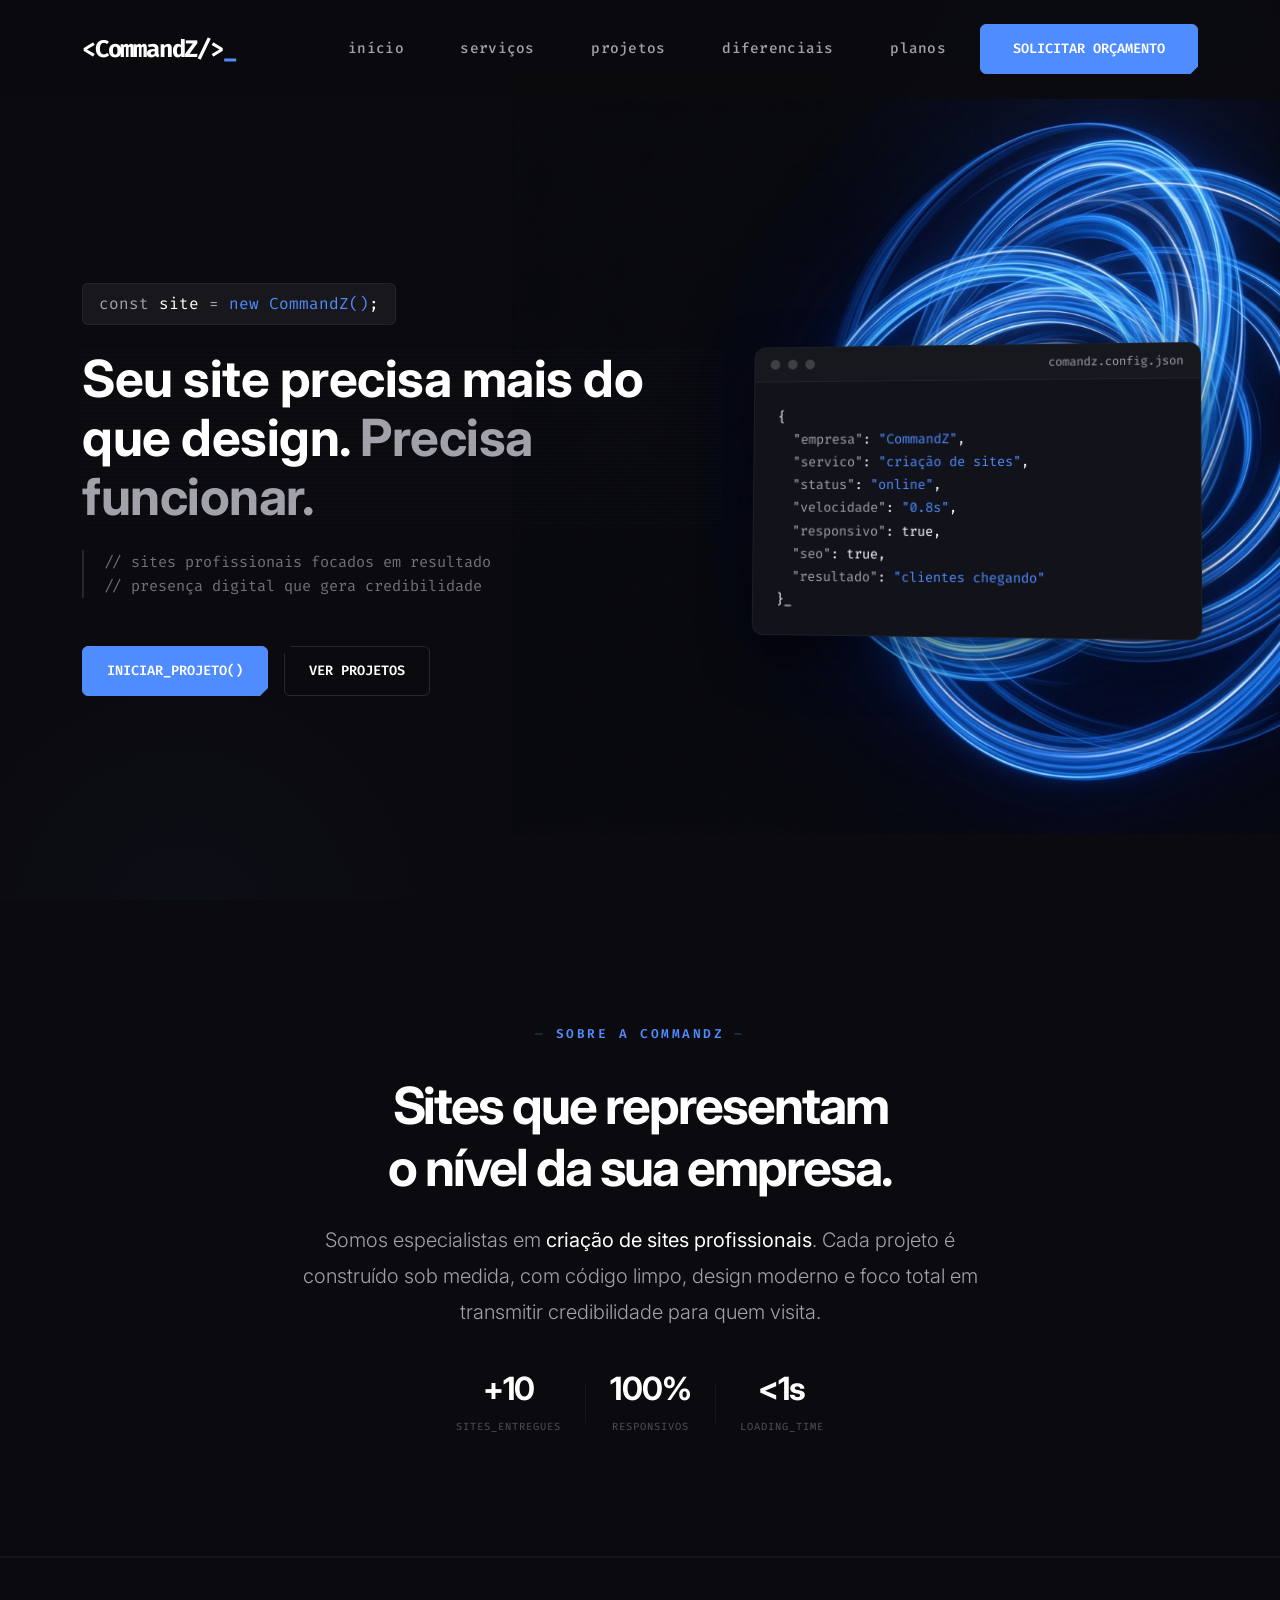
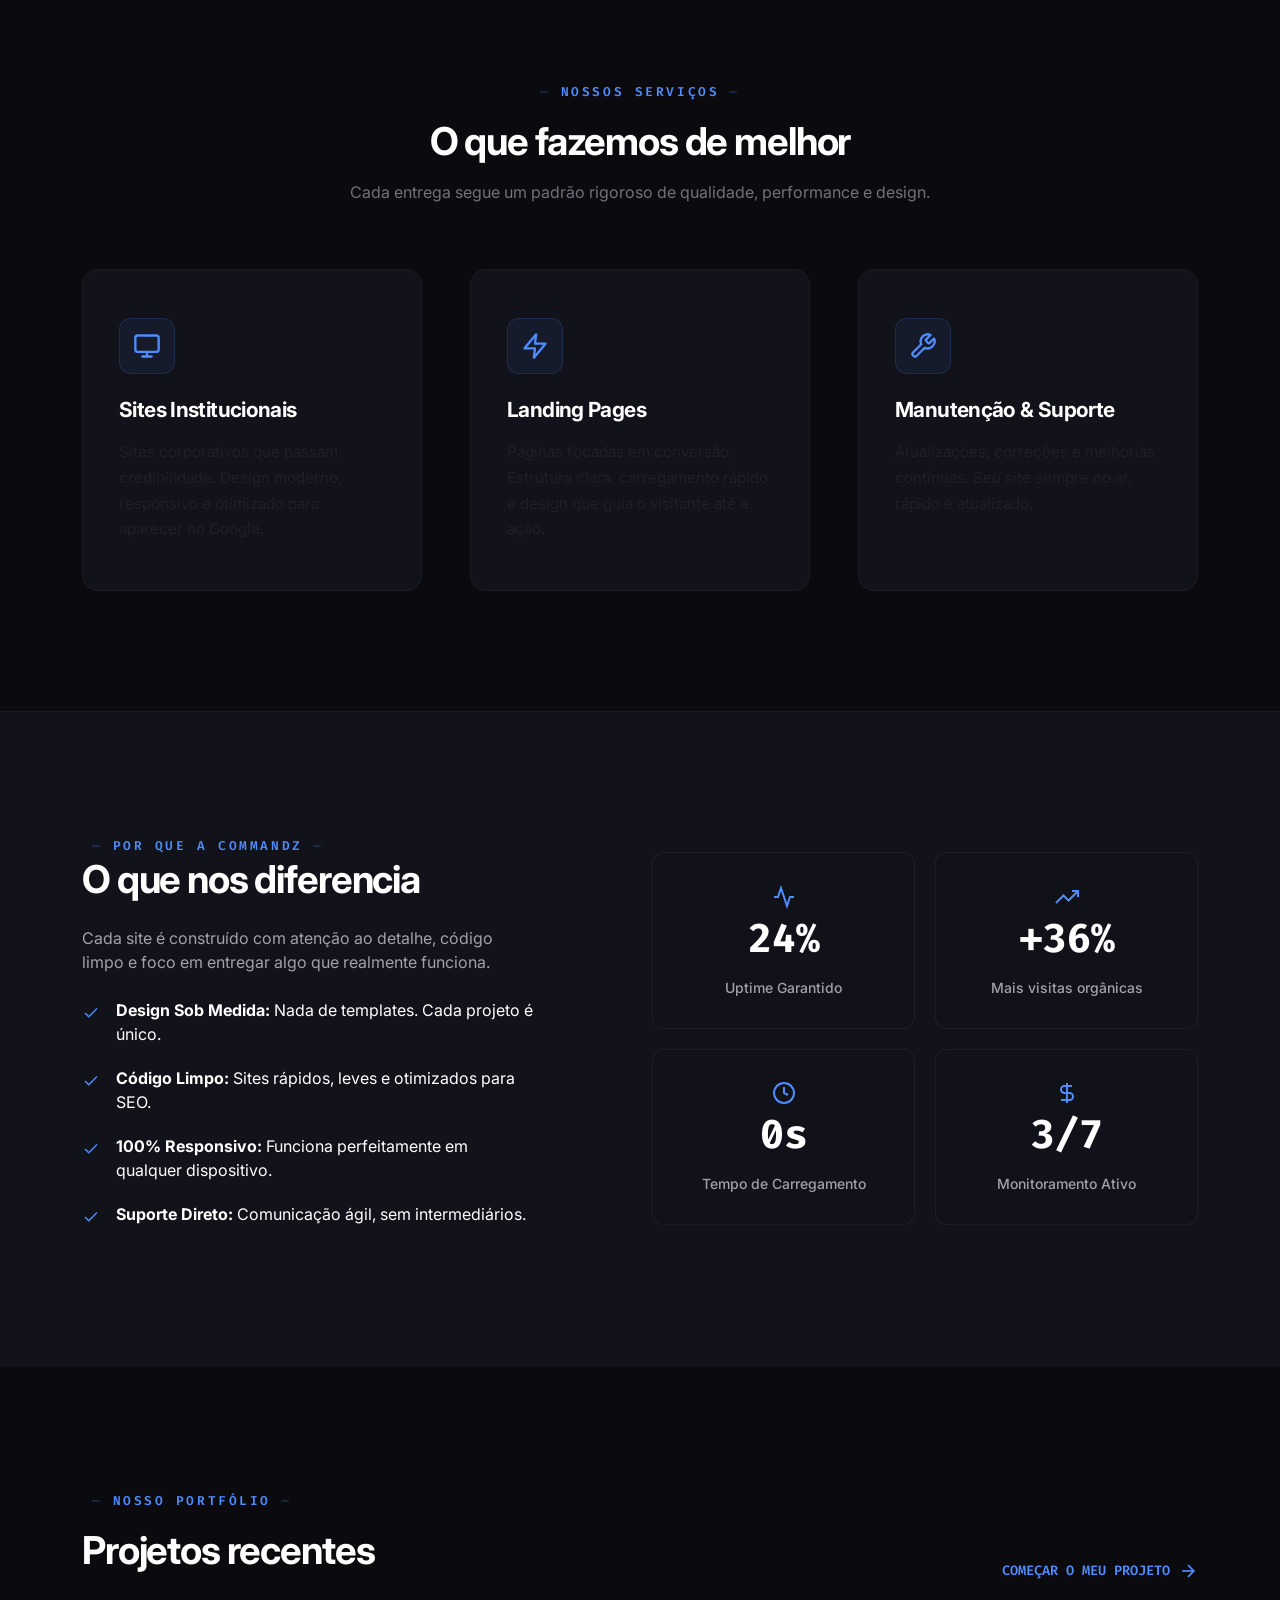
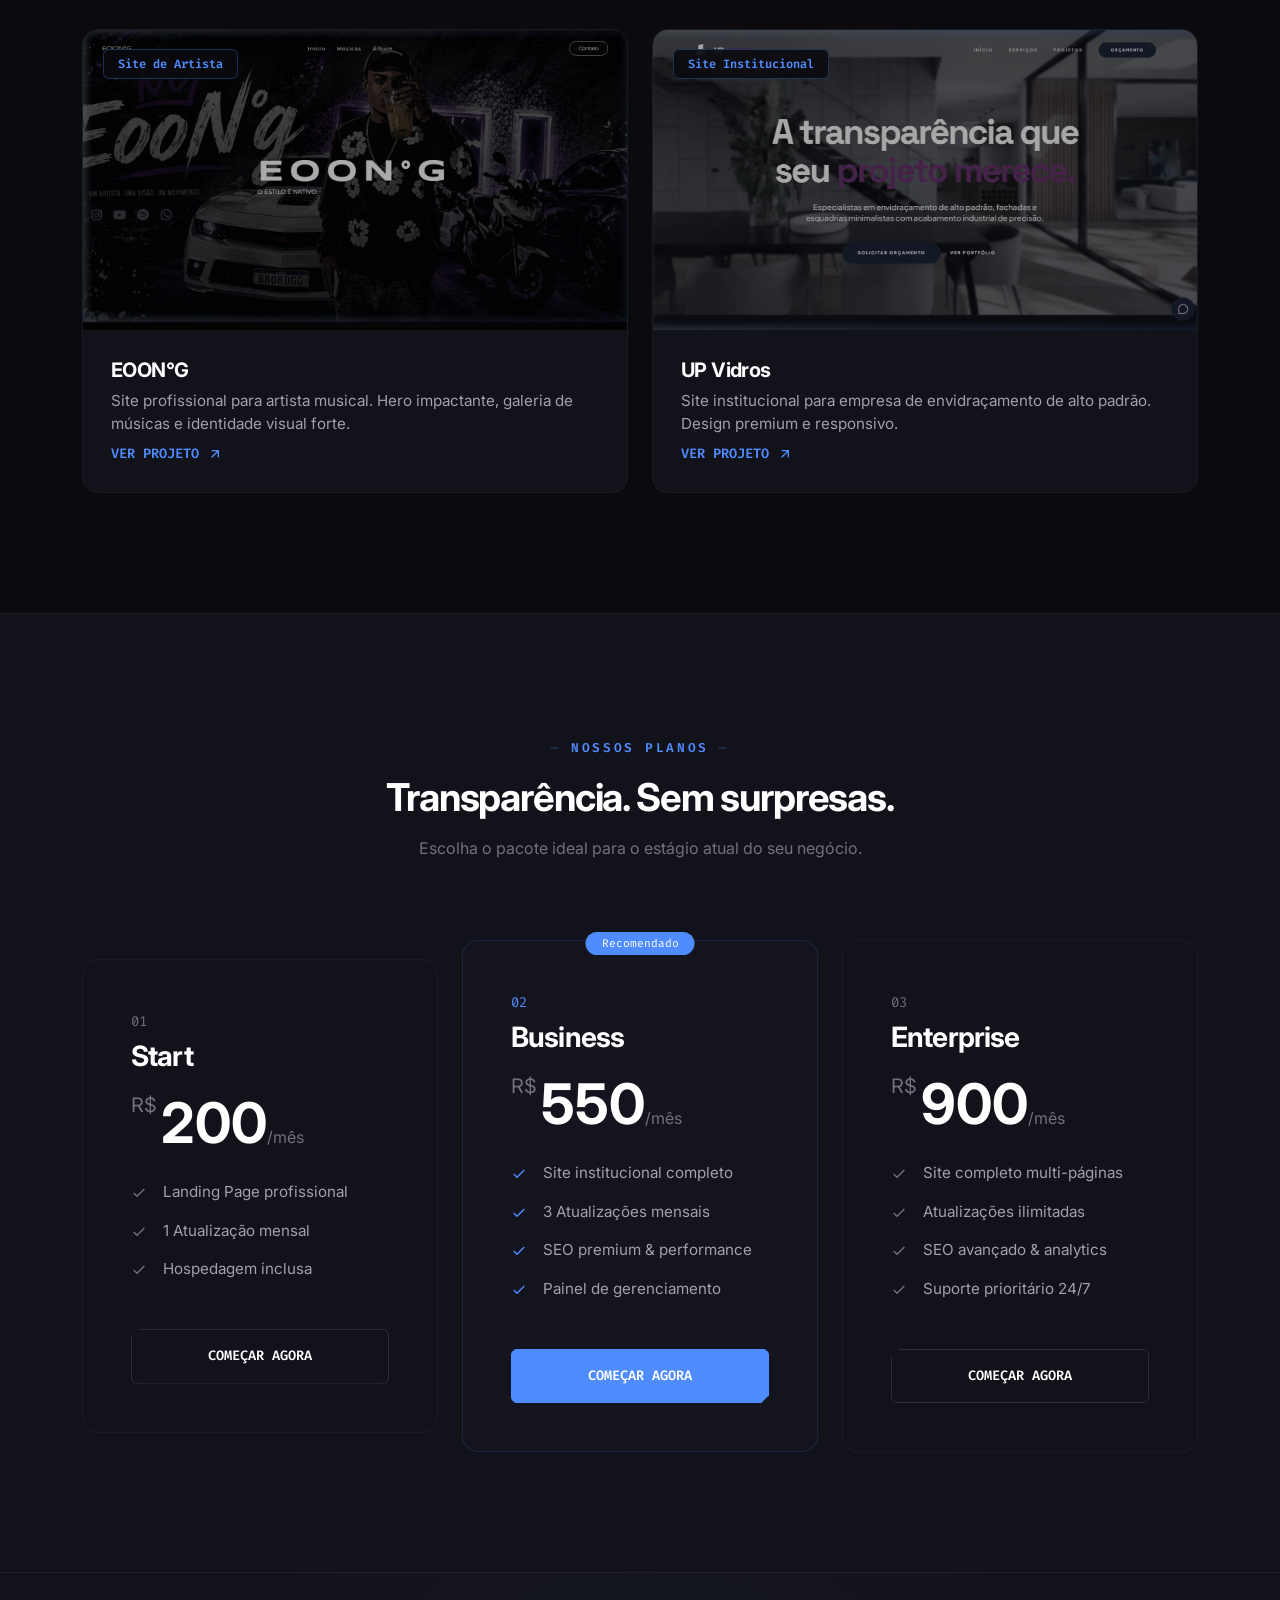
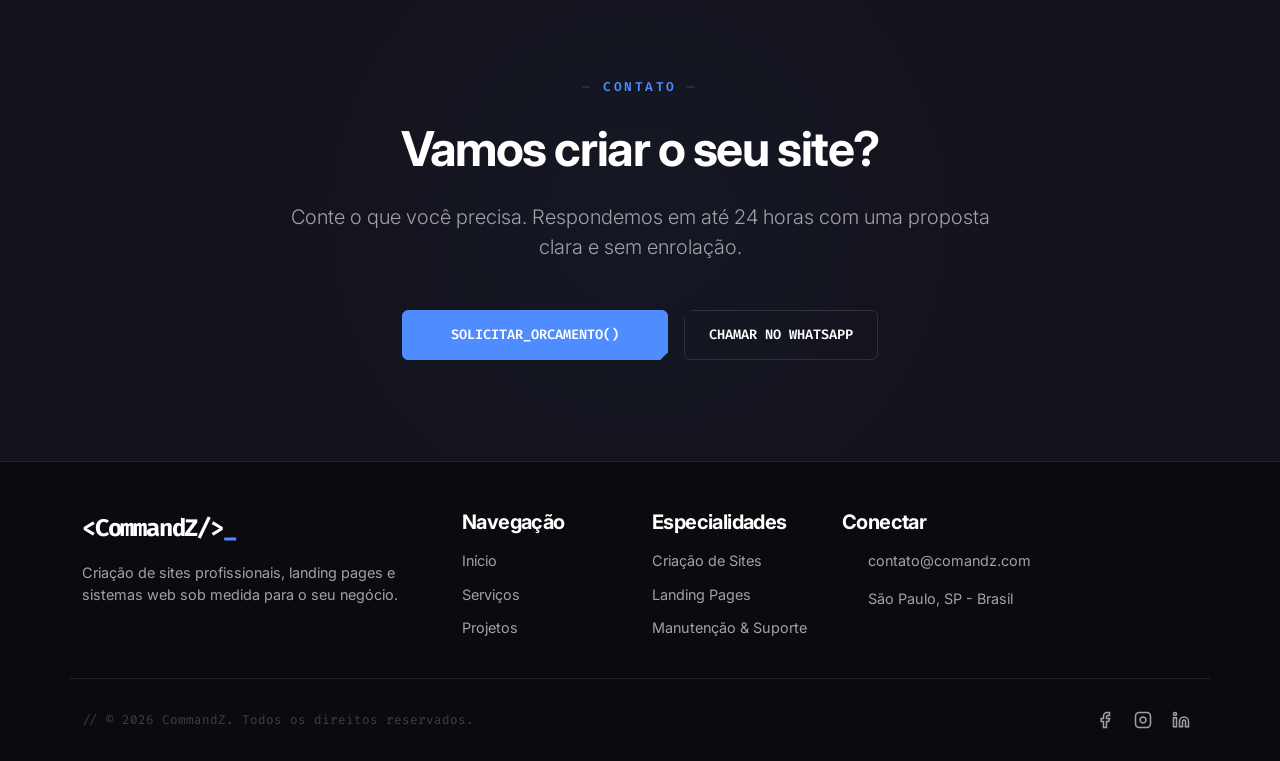
==== index.html @ f4d8fd52 "CommandZ - Site profissional clean tech" ====
<!DOCTYPE html>
<html lang="pt-BR">

<head>
    <meta charset="UTF-8">
    <meta name="viewport" content="width=device-width, initial-scale=1.0">
    <meta name="description" content="CommandZ — Criação de sites profissionais, landing pages e sistemas web sob medida.">
    <title>CommandZ | Sites Profissionais que Geram Resultados</title>

    <!-- Google Fonts: Inter & Fira Code -->
    <link rel="preconnect" href="https://fonts.googleapis.com">
    <link rel="preconnect" href="https://fonts.gstatic.com" crossorigin>
    <link
        href="https://fonts.googleapis.com/css2?family=Inter:wght@300;400;500;600;700;800&family=Fira+Code:wght@400;500;600;700&display=swap"
        rel="stylesheet">

    <!-- Bootstrap CSS -->
    <link href="https://cdn.jsdelivr.net/npm/bootstrap@5.3.2/dist/css/bootstrap.min.css" rel="stylesheet">

    <!-- Custom CSS -->
    <link rel="stylesheet" href="css/style.css">
</head>

<body class="bg-dark-tech">

    <!-- Navbar -->
    <nav class="navbar navbar-expand-lg fixed-top" id="mainNav">
        <div class="container">
            <a class="navbar-brand fw-bold font-mono" href="#">&lt;CommandZ/&gt;<span class="text-primary-accent blink">_</span></a>
            <button class="navbar-toggler" type="button" data-bs-toggle="collapse" data-bs-target="#navbarResponsive"
                aria-controls="navbarResponsive" aria-expanded="false" aria-label="Toggle navigation">
                <span class="navbar-toggler-icon"></span>
            </button>
            <div class="collapse navbar-collapse" id="navbarResponsive">
                <ul class="navbar-nav ms-auto mb-2 mb-lg-0 align-items-center">
                    <li class="nav-item">
                        <a class="nav-link nav-link-tech" href="#inicio">Início</a>
                    </li>
                    <li class="nav-item">
                        <a class="nav-link nav-link-tech" href="#servicos">Serviços</a>
                    </li>
                    <li class="nav-item">
                        <a class="nav-link nav-link-tech" href="#projetos">Projetos</a>
                    </li>
                    <li class="nav-item">
                        <a class="nav-link nav-link-tech" href="#diferenciais">Diferenciais</a>
                    </li>
                    <li class="nav-item">
                        <a class="nav-link nav-link-tech" href="#planos">Planos</a>
                    </li>
                    <li class="nav-item ms-lg-3 mt-3 mt-lg-0">
                        <a class="btn btn-primary-custom" href="#contato">Solicitar orçamento</a>
                    </li>
                </ul>
            </div>
        </div>
    </nav>

    <!-- Hero Section -->
    <header class="hero-section" id="inicio">
        <div class="container position-relative z-1 h-100">
            <div class="row h-100 align-items-center">
                <div class="col-lg-7 scroll-reveal fade-up">
                    <div class="tech-badge mb-4 font-mono d-inline-block px-3 py-2 border rounded" style="background: rgba(39,39,42,0.5); border-color: rgba(255,255,255,0.05) !important;">
                        <span style="color: #A1A1AA;">const</span> <span class="text-white">site</span> <span style="color: #A1A1AA;">=</span> <span style="color: #4F8CFF;">new CommandZ()</span>;
                    </div>
                    
                    <h1 class="hero-title fw-bold glitch-text" data-text="Seu site precisa mais do que design. Precisa funcionar." style="font-size: clamp(2.2rem, 4vw, 3.2rem); line-height: 1.15; letter-spacing: -0.5px;">
                        <span class="text-white">Seu site precisa mais do</span><br>
                        <span class="text-white">que design. </span><span style="color: #A1A1AA;">Precisa funcionar.</span>
                    </h1>
                    
                    <div class="mt-4 mb-4 font-mono" style="border-left: 2px solid #27272A; padding-left: 1.25rem;">
                        <span style="color: #71717A; font-size: 0.95rem;">// sites profissionais focados em resultado</span><br>
                        <span style="color: #71717A; font-size: 0.95rem;">// presença digital que gera credibilidade</span>
                    </div>
                    
                    <div class="d-flex flex-column flex-sm-row gap-3 mt-5">
                        <a href="#contato" class="btn btn-primary-custom btn-lg px-4 font-mono">
                            iniciar_projeto()
                        </a>
                        <a href="#projetos" class="btn btn-outline-custom btn-lg px-4">
                            Ver projetos
                        </a>
                    </div>
                </div>
                <div class="col-lg-5 d-none d-lg-block scroll-reveal zoom-in delay-2">
                    <div class="hero-visual floating-animation position-relative">
                        <div class="glass-card tech-panel p-0 overflow-hidden" style="border: 1px solid rgba(255,255,255,0.05); background: #12121A; box-shadow: 0 20px 50px rgba(0,0,0,0.5);">
                            <!-- Header do Editor -->
                            <div class="glass-header d-flex justify-content-between align-items-center px-3 py-2 m-0" style="background: rgba(255,255,255,0.02); border-bottom: 1px solid rgba(255,255,255,0.05);">
                                <div class="dots d-flex gap-2">
                                    <span class="dot" style="background: #3F3F46; width:10px; height:10px;"></span>
                                    <span class="dot" style="background: #3F3F46; width:10px; height:10px;"></span>
                                    <span class="dot" style="background: #3F3F46; width:10px; height:10px;"></span>
                                </div>
                                <div class="tech-status font-mono text-gray small" style="font-size: 0.75rem; color: #A1A1AA;">comandz.config.json</div>
                            </div>
                            <!-- Corpo do Editor -->
                            <div class="glass-body p-4 font-mono text-start" style="font-size: 0.85rem; line-height: 1.7;">
                                <span style="color: #FFFFFF;">{</span><br>
                                &nbsp;&nbsp;<span style="color: #A1A1AA;">"empresa"</span><span style="color: #FFFFFF;">: </span><span style="color: #4F8CFF;">"CommandZ"</span><span style="color: #FFFFFF;">,</span><br>
                                &nbsp;&nbsp;<span style="color: #A1A1AA;">"servico"</span><span style="color: #FFFFFF;">: </span><span style="color: #4F8CFF;">"criação de sites"</span><span style="color: #FFFFFF;">,</span><br>
                                &nbsp;&nbsp;<span style="color: #A1A1AA;">"status"</span><span style="color: #FFFFFF;">: </span><span style="color: #4F8CFF;">"online"</span><span style="color: #FFFFFF;">,</span><br>
                                &nbsp;&nbsp;<span style="color: #A1A1AA;">"velocidade"</span><span style="color: #FFFFFF;">: </span><span style="color: #4F8CFF;">"0.8s"</span><span style="color: #FFFFFF;">,</span><br>
                                &nbsp;&nbsp;<span style="color: #A1A1AA;">"responsivo"</span><span style="color: #FFFFFF;">: </span><span style="color: #FFFFFF;">true</span><span style="color: #FFFFFF;">,</span><br>
                                &nbsp;&nbsp;<span style="color: #A1A1AA;">"seo"</span><span style="color: #FFFFFF;">: </span><span style="color: #FFFFFF;">true</span><span style="color: #FFFFFF;">,</span><br>
                                &nbsp;&nbsp;<span style="color: #A1A1AA;">"resultado"</span><span style="color: #FFFFFF;">: </span><span style="color: #4F8CFF;">"clientes chegando"</span><br>
                                <span style="color: #FFFFFF;">}</span><span class="blink">_</span>
                            </div>
                        </div>
                    </div>
                </div>
            </div>
        </div>
    </header>

    <!-- Sobre Section -->
    <section class="section-padding sobre-section position-relative" id="sobre" style="background-color: var(--color-bg);">
        <div class="container position-relative z-1">
            <div class="row justify-content-center text-center">
                <div class="col-lg-10 fade-in-up">
                    <span class="subtitle-tag tech-tag mb-4 d-inline-block">Sobre a CommandZ</span>
                    
                    <h2 class="sobre-headline fw-bold mt-2 mb-4" style="color: #FFFFFF; font-size: clamp(2.2rem, 4vw, 3.5rem);">
                        Sites que representam<br class="d-none d-md-block">
                        o nível da sua empresa.
                    </h2>
                    
                    <p class="sobre-description lead mx-auto mt-4 max-w-700" style="color: #A1A1AA; line-height: 1.8;">
                        Somos especialistas em <strong class="text-white">criação de sites profissionais</strong>. Cada projeto é construído sob medida, com código limpo, design moderno e foco total em transmitir credibilidade para quem visita.
                    </p>

                    <!-- Metrics -->
                    <div class="d-flex justify-content-center align-items-center gap-4 mt-4 pt-3">
                        <div class="text-center">
                            <h3 class="fs-2 fw-bold text-white mb-1">+10</h3>
                            <span class="font-mono" style="color: #52525B; letter-spacing: 0.1em; font-size: 0.65rem;">SITES_ENTREGUES</span>
                        </div>
                        <div style="width: 1px; height: 40px; background: rgba(255,255,255,0.05);"></div>
                        <div class="text-center">
                            <h3 class="fs-2 fw-bold text-white mb-1">100%</h3>
                            <span class="font-mono" style="color: #52525B; letter-spacing: 0.1em; font-size: 0.65rem;">RESPONSIVOS</span>
                        </div>
                        <div style="width: 1px; height: 40px; background: rgba(255,255,255,0.05);"></div>
                        <div class="text-center">
                            <h3 class="fs-2 fw-bold text-white mb-1">&lt;1s</h3>
                            <span class="font-mono" style="color: #52525B; letter-spacing: 0.1em; font-size: 0.65rem;">LOADING_TIME</span>
                        </div>
                    </div>
                </div>
            </div>
        </div>
    </section>

    <!-- Serviços Section -->
    <section class="section-padding" id="servicos" style="background-color: var(--color-bg); border-top: 1px solid rgba(255,255,255,0.04);">
        <div class="container">
            <div class="row mb-5 justify-content-center text-center scroll-reveal fade-up">
                <div class="col-lg-8">
                    <span class="subtitle-tag tech-tag">Nossos Serviços</span>
                    <h2 class="section-title mt-3 fw-bold">O que fazemos de melhor</h2>
                    <p class="mt-3" style="color: #71717A;">Cada entrega segue um padrão rigoroso de qualidade, performance e design.</p>
                </div>
            </div>
            <div class="row g-4 g-lg-5">
                <div class="col-md-4 scroll-reveal fade-up delay-1">
                    <div class="service-card tech-hover">
                        <div class="icon-wrapper tech-icon">
                            <svg width="28" height="28" viewBox="0 0 24 24" fill="none" stroke="currentColor"
                                stroke-width="2" stroke-linecap="round" stroke-linejoin="round">
                                <rect x="2" y="3" width="20" height="14" rx="2" ry="2"></rect>
                                <line x1="8" y1="21" x2="16" y2="21"></line>
                                <line x1="12" y1="17" x2="12" y2="21"></line>
                            </svg>
                        </div>
                        <h3 class="fw-bold">Sites Institucionais</h3>
                        <p class="text-muted">Sites corporativos que passam credibilidade. Design moderno, responsivo e otimizado para aparecer no Google.</p>
                        <div class="tech-card-border"></div>
                    </div>
                </div>
                <div class="col-md-4 scroll-reveal fade-up delay-2">
                    <div class="service-card tech-hover">
                        <div class="icon-wrapper tech-icon">
                            <svg width="28" height="28" viewBox="0 0 24 24" fill="none" stroke="currentColor"
                                stroke-width="2" stroke-linecap="round" stroke-linejoin="round">
                                <path d="M13 2L3 14h9l-1 8 10-12h-9l1-8z"></path>
                            </svg>
                        </div>
                        <h3 class="fw-bold">Landing Pages</h3>
                        <p class="text-muted">Páginas focadas em conversão. Estrutura clara, carregamento rápido e design que guia o visitante até a ação.</p>
                        <div class="tech-card-border"></div>
                    </div>
                </div>
                <div class="col-md-4 scroll-reveal fade-up delay-3">
                    <div class="service-card tech-hover">
                        <div class="icon-wrapper tech-icon">
                            <svg width="28" height="28" viewBox="0 0 24 24" fill="none" stroke="currentColor"
                                stroke-width="2" stroke-linecap="round" stroke-linejoin="round">
                                <path d="M14.7 6.3a1 1 0 0 0 0 1.4l1.6 1.6a1 1 0 0 0 1.4 0l3.77-3.77a6 6 0 0 1-7.94 7.94l-6.91 6.91a2.12 2.12 0 0 1-3-3l6.91-6.91a6 6 0 0 1 7.94-7.94l-3.76 3.76z"></path>
                            </svg>
                        </div>
                        <h3 class="fw-bold">Manutenção & Suporte</h3>
                        <p class="text-muted">Atualizações, correções e melhorias contínuas. Seu site sempre no ar, rápido e atualizado.</p>
                        <div class="tech-card-border"></div>
                    </div>
                </div>
            </div>
        </div>
    </section>

    <!-- Diferenciais Section -->
    <section class="section-padding text-white position-relative" id="diferenciais" style="background-color: var(--color-surface); border-top: 1px solid rgba(255,255,255,0.04);">
        <div class="container position-relative z-1">
            <div class="row align-items-center">
                <div class="col-lg-5 mb-5 mb-lg-0 scroll-reveal fade-right">
                    <span class="subtitle-tag tech-tag mb-2">Por que a CommandZ</span>
                    <h2 class="section-title text-white fw-bold">O que nos diferencia</h2>
                    <p class="text-gray mt-4 mb-4" style="color: #A1A1AA !important;">Cada site é construído com atenção ao detalhe, código limpo e foco em entregar algo que realmente funciona.</p>
                    <ul class="list-unstyled feature-list tech-list">
                        <li>
                            <div class="list-icon-tech">
                                <svg width="18" height="18" viewBox="0 0 24 24" fill="none" stroke="currentColor"
                                    stroke-width="2">
                                    <polyline points="20 6 9 17 4 12"></polyline>
                                </svg>
                            </div>
                            <span><strong>Design Sob Medida:</strong> Nada de templates. Cada projeto é único.</span>
                        </li>
                        <li>
                            <div class="list-icon-tech">
                                <svg width="18" height="18" viewBox="0 0 24 24" fill="none" stroke="currentColor"
                                    stroke-width="2">
                                    <polyline points="20 6 9 17 4 12"></polyline>
                                </svg>
                            </div>
                            <span><strong>Código Limpo:</strong> Sites rápidos, leves e otimizados para SEO.</span>
                        </li>
                        <li>
                            <div class="list-icon-tech">
                                <svg width="18" height="18" viewBox="0 0 24 24" fill="none" stroke="currentColor"
                                    stroke-width="2">
                                    <polyline points="20 6 9 17 4 12"></polyline>
                                </svg>
                            </div>
                            <span><strong>100% Responsivo:</strong> Funciona perfeitamente em qualquer dispositivo.</span>
                        </li>
                        <li>
                            <div class="list-icon-tech">
                                <svg width="18" height="18" viewBox="0 0 24 24" fill="none" stroke="currentColor"
                                    stroke-width="2">
                                    <polyline points="20 6 9 17 4 12"></polyline>
                                </svg>
                            </div>
                            <span><strong>Suporte Direto:</strong> Comunicação ágil, sem intermediários.</span>
                        </li>
                    </ul>
                </div>
                <div class="col-lg-6 offset-lg-1 scroll-reveal fade-left delay-1">
                    <div class="metrics-grid">
                        <div class="metric-card glass-tech">
                            <div class="metric-icon"><svg width="24" height="24" viewBox="0 0 24 24" fill="none"
                                    stroke="var(--color-primary-accent)" stroke-width="2">
                                    <path d="M22 12h-4l-3 9L9 3l-3 9H2"></path>
                                </svg></div>
                            <div class="metric-value text-white counter" data-target="99">99%</div>
                            <div class="metric-label" style="color: #A1A1AA;">Uptime Garantido</div>
                        </div>
                        <div class="metric-card glass-tech">
                            <div class="metric-icon"><svg width="24" height="24" viewBox="0 0 24 24" fill="none"
                                    stroke="var(--color-primary-accent)" stroke-width="2">
                                    <polyline points="23 6 13.5 15.5 8.5 10.5 1 18"></polyline>
                                    <polyline points="17 6 23 6 23 12"></polyline>
                                </svg></div>
                            <div class="metric-value text-white">+<span class="counter" data-target="150">150</span>%
                            </div>
                            <div class="metric-label" style="color: #A1A1AA;">Mais visitas orgânicas</div>
                        </div>
                        <div class="metric-card glass-tech">
                            <div class="metric-icon"><svg width="24" height="24" viewBox="0 0 24 24" fill="none"
                                    stroke="var(--color-primary-accent)" stroke-width="2">
                                    <circle cx="12" cy="12" r="10"></circle>
                                    <polyline points="12 6 12 12 16 14"></polyline>
                                </svg></div>
                            <div class="metric-value text-white">
                                < 1s</div>
                                    <div class="metric-label" style="color: #A1A1AA;">Tempo de Carregamento</div>
                            </div>
                            <div class="metric-card glass-tech">
                                <div class="metric-icon"><svg width="24" height="24" viewBox="0 0 24 24" fill="none"
                                        stroke="var(--color-primary-accent)" stroke-width="2">
                                        <path d="M12 2v20M17 5H9.5a3.5 3.5 0 0 0 0 7h5a3.5 3.5 0 0 1 0 7H6"></path>
                                    </svg></div>
                                <div class="metric-value text-white">24/7</div>
                                <div class="metric-label" style="color: #A1A1AA;">Monitoramento Ativo</div>
                            </div>
                        </div>
                    </div>
                </div>
            </div>
    </section>

    <!-- Projetos / Portfólio Section -->
    <section class="section-padding" id="projetos" style="background-color: var(--color-bg); border-top: 1px solid rgba(255,255,255,0.04);">
        <div class="container">
            <div class="row mb-5 align-items-end">
                <div class="col-lg-6 scroll-reveal fade-right">
                    <span class="subtitle-tag tech-tag">Nosso Portfólio</span>
                    <h2 class="section-title mt-3 fw-bold">Projetos <span class="text-white">recentes</span></h2>
                </div>
                <div class="col-lg-6 d-flex justify-content-lg-end mt-3 mt-lg-0 scroll-reveal fade-left">
                    <a href="#contato" class="link-arrow tech-link">Começar o meu projeto <svg width="20" height="20"
                            viewBox="0 0 24 24" fill="none" stroke="currentColor" stroke-width="2">
                            <line x1="5" y1="12" x2="19" y2="12"></line>
                            <polyline points="12 5 19 12 12 19"></polyline>
                        </svg></a>
                </div>
            </div>
            <div class="row g-4">
                <div class="col-md-6 scroll-reveal fade-up delay-1">
                    <div class="project-card tech-project">
                        <div class="project-image scroll-mockup">
                            <img src="img/projeto-eong.png" alt="EOON°G - Site de Artista" loading="lazy">
                            <div class="project-overlay tech-overlay">
                                <span class="badge-custom badge-tech">Site de Artista</span>
                            </div>
                        </div>
                        <div class="project-info tech-info">
                            <h3 class="fw-bold">EOON°G</h3>
                            <p>Site profissional para artista musical. Hero impactante, galeria de músicas e identidade visual forte.</p>
                            <a href="https://vitinsantos.github.io/ProjetoNg/" target="_blank" class="link-arrow mt-2 d-inline-flex">Ver projeto <svg width="16" height="16" viewBox="0 0 24 24" fill="none" stroke="currentColor" stroke-width="2"><path d="M7 17l9.2-9.2M17 17V7H7"/></svg></a>
                        </div>
                    </div>
                </div>
                <div class="col-md-6 scroll-reveal fade-up delay-2">
                    <div class="project-card tech-project">
                        <div class="project-image scroll-mockup">
                            <img src="img/projeto-upvidros.png" alt="UP Vidros - Site Institucional" loading="lazy">
                            <div class="project-overlay tech-overlay">
                                <span class="badge-custom badge-tech">Site Institucional</span>
                            </div>
                        </div>
                        <div class="project-info tech-info">
                            <h3 class="fw-bold">UP Vidros</h3>
                            <p>Site institucional para empresa de envidraçamento de alto padrão. Design premium e responsivo.</p>
                            <a href="https://up-vidros-df.surge.sh/" target="_blank" class="link-arrow mt-2 d-inline-flex">Ver projeto <svg width="16" height="16" viewBox="0 0 24 24" fill="none" stroke="currentColor" stroke-width="2"><path d="M7 17l9.2-9.2M17 17V7H7"/></svg></a>
                        </div>
                    </div>
                </div>
            </div>
        </div>
    </section>

    <!-- Planos Section -->
    <section class="section-padding position-relative" id="planos" style="background-color: var(--color-surface); border-top: 1px solid rgba(255,255,255,0.04);">
        <div class="container position-relative z-1">
            <div class="row mb-5 pb-3 justify-content-center text-center scroll-reveal fade-up">
                <div class="col-lg-7">
                    <span class="subtitle-tag tech-tag">Nossos Planos</span>
                    <h2 class="section-title mt-3 fw-bold">Transparência. Sem surpresas.</h2>
                    <p class="mt-3" style="color: #71717A;">Escolha o pacote ideal para o estágio atual do seu negócio.</p>
                </div>
            </div>
            
            <div class="row g-4 justify-content-center align-items-center">
                <!-- Plano Start -->
                <div class="col-lg-4 col-md-6 scroll-reveal fade-up delay-1">
                    <div class="pricing-card h-100 position-relative p-4 p-xl-5" style="background: var(--color-surface); border: 1px solid rgba(255,255,255,0.04); border-radius: 16px;">
                        <span class="font-mono small" style="color: #71717A;">01</span>
                        <h3 class="fw-bold mb-1 text-white mt-2">Start</h3>
                        <div class="pricing-price mb-4 mt-3">
                            <span class="fs-5 align-top" style="color: #71717A;">R$</span>
                            <span class="display-4 fw-bold text-white">200</span><span style="color: #71717A;">/mês</span>
                        </div>
                        <ul class="list-unstyled pricing-features mb-5 text-start" style="color: #A1A1AA;">
                            <li class="mb-3 d-flex"><svg width="16" height="16" viewBox="0 0 24 24" fill="none" stroke="#71717A" stroke-width="2" class="me-3 flex-shrink-0 mt-1"><polyline points="20 6 9 17 4 12"></polyline></svg> Landing Page profissional</li>
                            <li class="mb-3 d-flex"><svg width="16" height="16" viewBox="0 0 24 24" fill="none" stroke="#71717A" stroke-width="2" class="me-3 flex-shrink-0 mt-1"><polyline points="20 6 9 17 4 12"></polyline></svg> 1 Atualização mensal</li>
                            <li class="mb-3 d-flex"><svg width="16" height="16" viewBox="0 0 24 24" fill="none" stroke="#71717A" stroke-width="2" class="me-3 flex-shrink-0 mt-1"><polyline points="20 6 9 17 4 12"></polyline></svg> Hospedagem inclusa</li>
                        </ul>
                        <a href="#contato" class="btn btn-outline-custom w-100 py-3">Começar agora</a>
                    </div>
                </div>

                <!-- Plano Business -->
                <div class="col-lg-4 col-md-6 scroll-reveal fade-up delay-2">
                    <div class="pricing-card h-100 position-relative p-4 p-xl-5" style="background: #14141E; border: 1px solid rgba(79,140,255,0.15); border-radius: 16px;">
                        <div class="position-absolute top-0 start-50 translate-middle">
                            <span class="font-mono small px-3 py-1" style="background: var(--color-primary-accent); color: #fff; border-radius: 20px; font-size: 0.7rem;">Recomendado</span>
                        </div>
                        <span class="font-mono small" style="color: var(--color-primary-accent);">02</span>
                        <h3 class="fw-bold text-white mb-1 mt-2">Business</h3>
                        <div class="pricing-price mb-4 mt-3">
                            <span class="fs-5 align-top" style="color: #71717A;">R$</span>
                            <span class="display-4 fw-bold text-white">550</span><span style="color: #71717A;">/mês</span>
                        </div>
                        <ul class="list-unstyled pricing-features mb-5 text-start" style="color: #A1A1AA;">
                            <li class="mb-3 d-flex"><svg width="16" height="16" viewBox="0 0 24 24" fill="none" stroke="var(--color-primary-accent)" stroke-width="2" class="me-3 flex-shrink-0 mt-1"><polyline points="20 6 9 17 4 12"></polyline></svg> Site institucional completo</li>
                            <li class="mb-3 d-flex"><svg width="16" height="16" viewBox="0 0 24 24" fill="none" stroke="var(--color-primary-accent)" stroke-width="2" class="me-3 flex-shrink-0 mt-1"><polyline points="20 6 9 17 4 12"></polyline></svg> 3 Atualizações mensais</li>
                            <li class="mb-3 d-flex"><svg width="16" height="16" viewBox="0 0 24 24" fill="none" stroke="var(--color-primary-accent)" stroke-width="2" class="me-3 flex-shrink-0 mt-1"><polyline points="20 6 9 17 4 12"></polyline></svg> SEO premium & performance</li>
                            <li class="mb-3 d-flex"><svg width="16" height="16" viewBox="0 0 24 24" fill="none" stroke="var(--color-primary-accent)" stroke-width="2" class="me-3 flex-shrink-0 mt-1"><polyline points="20 6 9 17 4 12"></polyline></svg> Painel de gerenciamento</li>
                        </ul>
                        <a href="#contato" class="btn btn-primary-custom w-100 py-3">Começar agora</a>
                    </div>
                </div>

                <!-- Plano Enterprise -->
                <div class="col-lg-4 col-md-6 scroll-reveal fade-up delay-3">
                    <div class="pricing-card h-100 position-relative p-4 p-xl-5" style="background: var(--color-surface); border: 1px solid rgba(255,255,255,0.04); border-radius: 16px;">
                        <span class="font-mono small" style="color: #71717A;">03</span>
                        <h3 class="fw-bold mb-1 text-white mt-2">Enterprise</h3>
                        <div class="pricing-price mb-4 mt-3">
                            <span class="fs-5 align-top" style="color: #71717A;">R$</span>
                            <span class="display-4 fw-bold text-white">900</span><span style="color: #71717A;">/mês</span>
                        </div>
                        <ul class="list-unstyled pricing-features mb-5 text-start" style="color: #A1A1AA;">
                            <li class="mb-3 d-flex"><svg width="16" height="16" viewBox="0 0 24 24" fill="none" stroke="#71717A" stroke-width="2" class="me-3 flex-shrink-0 mt-1"><polyline points="20 6 9 17 4 12"></polyline></svg> Site completo multi-páginas</li>
                            <li class="mb-3 d-flex"><svg width="16" height="16" viewBox="0 0 24 24" fill="none" stroke="#71717A" stroke-width="2" class="me-3 flex-shrink-0 mt-1"><polyline points="20 6 9 17 4 12"></polyline></svg> Atualizações ilimitadas</li>
                            <li class="mb-3 d-flex"><svg width="16" height="16" viewBox="0 0 24 24" fill="none" stroke="#71717A" stroke-width="2" class="me-3 flex-shrink-0 mt-1"><polyline points="20 6 9 17 4 12"></polyline></svg> SEO avançado & analytics</li>
                            <li class="mb-3 d-flex"><svg width="16" height="16" viewBox="0 0 24 24" fill="none" stroke="#71717A" stroke-width="2" class="me-3 flex-shrink-0 mt-1"><polyline points="20 6 9 17 4 12"></polyline></svg> Suporte prioritário 24/7</li>
                        </ul>
                        <a href="#contato" class="btn btn-outline-custom w-100 py-3">Começar agora</a>
                    </div>
                </div>
            </div>
        </div>
    </section>

    <!-- CTA Section -->
    <section class="cta-section position-relative overflow-hidden" id="contato" style="background-color: var(--color-surface); border-top: 1px solid rgba(255,255,255,0.05); padding: 100px 0;">
        <div class="container text-center position-relative z-1 scroll-reveal zoom-in">
            <span class="subtitle-tag tech-tag mb-4 d-inline-block">Contato</span>
            <h2 class="display-5 fw-bold text-white mb-4">Vamos criar o seu site?</h2>
            <p class="lead mb-5 max-w-700 mx-auto" style="color: #A1A1AA;">Conte o que você precisa. Respondemos em até 24 horas com uma proposta clara e sem enrolação.</p>
            <div class="d-flex flex-column flex-sm-row gap-3 justify-content-center">
                <a href="mailto:contato@comandz.com" class="btn btn-primary-custom btn-lg px-5 font-mono">
                    solicitar_orcamento()
                </a>
                <a href="https://wa.me/5511999999999" class="btn btn-outline-custom btn-lg px-4">
                    Chamar no WhatsApp
                </a>
            </div>
        </div>
    </section>

    <!-- Footer -->
    <footer class="footer bg-black-tech text-white border-top border-dark">
        <div class="container">
            <div class="row pt-5 pb-4 border-bottom border-dark">
                <div class="col-lg-4 mb-4 mb-lg-0 scroll-reveal fade-right">
                    <a class="navbar-brand fw-bold text-white fs-4 d-block mb-3 font-mono"
                        href="#">&lt;CommandZ/&gt;<span class="text-primary-accent blink">_</span></a>
                    <p class="text-gray pe-lg-4">Criação de sites profissionais, landing pages e sistemas web sob medida para o seu negócio.</p>
                </div>
                <div class="col-lg-2 col-md-4 mb-4 mb-md-0 scroll-reveal fade-up delay-1">
                    <h5 class="text-white mb-3 fw-bold">Navegação</h5>
                    <ul class="list-unstyled footer-links tech-footer-links">
                        <li><a href="#inicio">Início</a></li>
                        <li><a href="#servicos">Serviços</a></li>
                        <li><a href="#projetos">Projetos</a></li>
                    </ul>
                </div>
                <div class="col-lg-2 col-md-4 mb-4 mb-md-0 scroll-reveal fade-up delay-2">
                    <h5 class="text-white mb-3 fw-bold">Especialidades</h5>
                    <ul class="list-unstyled footer-links tech-footer-links">
                        <li><a href="#">Criação de Sites</a></li>
                        <li><a href="#">Landing Pages</a></li>
                        <li><a href="#">Manutenção & Suporte</a></li>
                    </ul>
                </div>
                <div class="col-lg-4 col-md-4 scroll-reveal fade-left delay-3">
                    <h5 class="text-white mb-3 fw-bold">Conectar</h5>
                    <ul class="list-unstyled text-gray">
                        <li class="mb-3 d-flex align-items-center gap-2 tech-contact">
                            <svg width="18" height="18" viewBox="0 0 24 24" fill="none" stroke="var(--primary)"
                                stroke-width="2">
                                <path d="M4 4h16c1.1 0 2 .9 2 2v12c0 1.1-.9 2-2 2H4c-1.1 0-2-.9-2-2V6c0-1.1.9-2 2-2z">
                                </path>
                                <polyline points="22,6 12,13 2,6"></polyline>
                            </svg>
                            <a href="mailto:contato@comandz.com"
                                class="text-decoration-none text-gray hover-white">contato@comandz.com</a>
                        </li>
                        <li class="mb-2 d-flex align-items-center gap-2 tech-contact">
                            <svg width="18" height="18" viewBox="0 0 24 24" fill="none" stroke="var(--primary)"
                                stroke-width="2">
                                <path d="M21 10c0 7-9 13-9 13s-9-6-9-13a9 9 0 0 1 18 0z"></path>
                                <circle cx="12" cy="10" r="3"></circle>
                            </svg>
                            <span>São Paulo, SP - Brasil</span>
                        </li>
                    </ul>
                </div>
            </div>
            <div class="row pt-4 pb-4 align-items-center">
                <div class="col-md-6 text-center text-md-start">
                    <p class="text-gray small mb-0 font-mono" style="color: #3F3F46 !important;">// © <span id="year"></span> CommandZ. Todos os direitos reservados.</p>
                </div>
                <div class="col-md-6 text-center text-md-end mt-3 mt-md-0">
                    <div class="social-links">
                        <a href="#" class="social-icon"><svg width="18" height="18" viewBox="0 0 24 24" fill="none"
                                stroke="currentColor" stroke-width="2">
                                <path d="M18 2h-3a5 5 0 0 0-5 5v3H7v4h3v8h4v-8h3l1-4h-4V7a1 1 0 0 1 1-1h3z"></path>
                            </svg></a>
                        <a href="#" class="social-icon"><svg width="18" height="18" viewBox="0 0 24 24" fill="none"
                                stroke="currentColor" stroke-width="2">
                                <rect x="2" y="2" width="20" height="20" rx="5" ry="5"></rect>
                                <path d="M16 11.37A4 4 0 1 1 12.63 8 4 4 0 0 1 16 11.37z"></path>
                                <line x1="17.5" y1="6.5" x2="17.51" y2="6.5"></line>
                            </svg></a>
                        <a href="#" class="social-icon"><svg width="18" height="18" viewBox="0 0 24 24" fill="none"
                                stroke="currentColor" stroke-width="2">
                                <path
                                    d="M16 8a6 6 0 0 1 6 6v7h-4v-7a2 2 0 0 0-2-2 2 2 0 0 0-2 2v7h-4v-7a6 6 0 0 1 6-6z">
                                </path>
                                <rect x="2" y="9" width="4" height="12"></rect>
                                <circle cx="4" cy="4" r="2"></circle>
                            </svg></a>
                    </div>
                </div>
            </div>
        </div>
    </footer>

    <!-- Bootstrap JS Bundle -->
    <script src="https://cdn.jsdelivr.net/npm/bootstrap@5.3.2/dist/js/bootstrap.bundle.min.js"></script>

    <!-- Custom JS -->
    <script src="js/script.js"></script>
</body>

</html>
---- css/style.css ----
:root {
    /* Clean Tech Minimalist Palette */
    --color-black: #0B0B0F;
    --color-bg: #0B0B0F; 
    --color-surface: #12121A;
    --color-white: #FFFFFF;
    
    --color-gray-100: #27272A;
    --color-gray-200: #3F3F46;
    --color-gray-500: #A1A1AA;
    --color-gray-800: #18181B;
    --color-gray-900: #09090B;
    
    --color-primary: #4F8CFF; 
    --color-primary-accent: #4F8CFF; 
    --color-secondary: #71717A; 
    
    --gradient-accent: none;
    --gradient-hero: none;
    
    --font-main: 'Inter', sans-serif;
    --font-mono: 'Fira Code', monospace;
    
    --transition-smooth: all 0.3s ease;
    --shadow-glow: 0 10px 30px rgba(0, 0, 0, 0.4);
    --shadow-glow-hover: 0 20px 40px rgba(0, 0, 0, 0.6);
}

body {
    font-family: var(--font-main);
    color: var(--color-white);
    background-color: var(--color-bg);
    background-image: 
        linear-gradient(rgba(255, 255, 255, 0.015) 1px, transparent 1px),
        linear-gradient(90deg, rgba(255, 255, 255, 0.015) 1px, transparent 1px);
    background-size: 80px 80px;
    background-position: center center;
    -webkit-font-smoothing: antialiased;
    -moz-osx-font-smoothing: grayscale;
    overflow-x: hidden;
}

/* Typography */
h1, h2, h3, h4, h5, h6 {
    font-weight: 700;
    letter-spacing: -0.03em;
    color: #ffffff;
}

.font-mono {
    font-family: var(--font-mono);
}

.text-gray {
    color: var(--color-gray-500);
}

.text-primary-accent {
    color: var(--color-primary-accent);
}

.text-gradient {
    color: var(--color-primary-accent);
}

/* Blinking Cursor */
.blink {
    animation: blinker 1s linear infinite;
}

@keyframes blinker {
    50% { opacity: 0; }
}

/* Glitch Effect - subtle monitor flicker */
.glitch-text {
    position: relative;
}

.glitch-text::before {
    content: attr(data-text);
    position: absolute;
    top: 0;
    left: 0;
    width: 100%;
    height: 100%;
    color: #ffffff;
    opacity: 0;
    z-index: -1;
}

@keyframes glitch-flicker {
    0%, 92% { 
        opacity: 0;
        transform: translate(0);
        clip-path: none;
    }
    93% { 
        opacity: 0.6;
        transform: translate(-2px, 0);
        clip-path: inset(20% 0 60% 0);
    }
    94% { 
        opacity: 0;
        transform: translate(0);
        clip-path: none;
    }
    95% {
        opacity: 0.4;
        transform: translate(3px, 0);
        clip-path: inset(50% 0 20% 0);
    }
    96%, 100% { 
        opacity: 0;
        transform: translate(0);
        clip-path: none;
    }
}

.glitch-text::before {
    animation: glitch-flicker 6s infinite;
}

/* Scanline on the whole h1 */
.glitch-text::after {
    content: '';
    position: absolute;
    top: 0;
    left: 0;
    width: 100%;
    height: 100%;
    background: repeating-linear-gradient(
        0deg,
        transparent,
        transparent 2px,
        rgba(255,255,255,0.01) 2px,
        rgba(255,255,255,0.01) 4px
    );
    pointer-events: none;
    z-index: 1;
}

/* Layout utilities */
.section-padding {
    padding: 100px 0;
}

@media (min-width: 992px) {
    .section-padding {
        padding: 120px 0;
    }
}

.max-w-700 {
    max-width: 700px;
}

.navbar {
    padding: 24px 0;
    background-color: rgba(11, 11, 15, 0.85);
    backdrop-filter: blur(15px);
    border-bottom: 1px solid transparent;
    transition: var(--transition-smooth);
}

.navbar.scrolled {
    padding: 16px 0;
    background-color: rgba(11, 11, 15, 0.95);
    border-bottom: 1px solid rgba(255, 255, 255, 0.05);
    box-shadow: 0 10px 30px rgba(0, 0, 0, 0.5);
}

.navbar-brand {
    font-size: 1.5rem;
    letter-spacing: -0.05em;
    color: #ffffff !important;
}

.nav-link {
    color: var(--color-gray-500) !important;
    font-weight: 500;
    font-size: 0.9rem;
    margin: 0 10px;
    transition: var(--transition-smooth);
    font-family: var(--font-mono);
    text-transform: lowercase;
    letter-spacing: 0.02em;
}

.nav-link::before {
    content: './';
    color: var(--color-primary-accent);
    opacity: 0;
    margin-right: 2px;
    transition: var(--transition-smooth);
}

.nav-link:hover::before {
    opacity: 1;
}

.nav-link:hover {
    color: #ffffff !important;
}

.nav-link.active {
    color: #ffffff !important;
}

.nav-link.active::before {
    opacity: 1;
}

/* Scroll reveal base */
.scroll-reveal {
    will-change: transform, opacity;
}

/* Buttons - Cyber Glitch adapted */
.btn {
    font-weight: 600;
    border-radius: 6px;
    padding: 14px 32px;
    transition: all 0.2s ease;
    letter-spacing: 0;
    font-family: var(--font-mono);
    font-size: 0.85rem;
    text-transform: uppercase;
    position: relative;
    overflow: hidden;
    --shimmy-distance: 3;
}

.btn:active {
    transform: scale(0.98) !important;
}

/* Primary CTA - Glitch effect */
.btn-primary-custom {
    background: var(--color-primary-accent);
    color: #ffffff;
    border: 1px solid var(--color-primary-accent);
    clip-path: polygon(0 0, 100% 0, 100% calc(100% - 8px), calc(100% - 8px) 100%, 0 100%);
}

.btn-primary-custom::before {
    content: '';
    position: absolute;
    top: 0;
    left: 0;
    width: 100%;
    height: 100%;
    background: inherit;
    clip-path: inset(0 0 100% 0);
    z-index: -1;
}

.btn-primary-custom:hover {
    background: #3b76e5;
    color: #ffffff;
    transform: translateY(-2px);
    box-shadow: 0 8px 20px rgba(79, 140, 255, 0.25);
}

.btn-primary-custom:hover::before {
    animation: btn-glitch 0.4s steps(2, end);
}




@keyframes btn-glitch {
    0% {
        clip-path: inset(80% 0 0 0);
        transform: translate(-3px, 0);
    }
    20% {
        clip-path: inset(10% 0 70% 0);
        transform: translate(3px, 0);
    }
    40% {
        clip-path: inset(40% 0 30% 0);
        transform: translate(-2px, 0);
    }
    60% {
        clip-path: inset(60% 0 10% 0);
        transform: translate(2px, 0);
    }
    80% {
        clip-path: inset(20% 0 60% 0);
        transform: translate(-1px, 0);
    }
    100% {
        clip-path: inset(0 0 100% 0);
        transform: translate(0);
    }
}

/* Outline button */
.btn-outline-custom {
    background-color: transparent;
    color: var(--color-white);
    border: 1px solid rgba(255, 255, 255, 0.12);
    clip-path: polygon(8px 0, 100% 0, 100% 100%, 0 100%, 0 8px);
}

.btn-outline-custom:hover {
    background-color: rgba(255, 255, 255, 0.04);
    border-color: rgba(255, 255, 255, 0.25);
    color: var(--color-white);
    transform: translateY(-2px);
}

.btn-light-custom {
    background: #ffffff;
    color: #000000;
    border: 1px solid #ffffff;
}

.btn-light-custom:hover {
    background: rgba(255, 255, 255, 0.9);
    color: #000000;
    transform: translateY(-2px);
}

/* Hero Section */
.hero-section {
    position: relative;
    height: 100vh;
    min-height: 700px;
    display: flex;
    align-items: center;
    background: var(--color-bg);
    background-image: url('../img/hero-bg.png');
    background-size: 60%;
    background-position: right center;
    background-repeat: no-repeat;
    overflow: hidden;
    padding-top: 80px;
}

.hero-section::before {
    content: '';
    position: absolute;
    top: -20%;
    right: -10%;
    width: 600px;
    height: 600px;
    background: radial-gradient(circle, rgba(79, 140, 255, 0.06) 0%, transparent 70%);
    pointer-events: none;
    z-index: 0;
}

.hero-section::after {
    content: '';
    position: absolute;
    bottom: -30%;
    left: -5%;
    width: 500px;
    height: 500px;
    background: radial-gradient(circle, rgba(79, 140, 255, 0.03) 0%, transparent 70%);
    pointer-events: none;
    z-index: 0;
}

.code-bg-container {
    position: absolute;
    top: 80px;
    left: 40vw;
    width: 60vw;
    height: 100%;
    overflow: hidden;
    z-index: 0;
    opacity: 0.08;
    pointer-events: none;
    font-family: var(--font-mono);
    color: var(--color-primary-accent);
    font-size: 0.9rem;
    line-height: 1.6;
    white-space: pre-wrap;
    text-shadow: none;
    user-select: none;
    -webkit-mask-image: linear-gradient(to bottom, transparent 0%, black 10%, black 80%, transparent 100%);
    mask-image: linear-gradient(to bottom, transparent 0%, black 10%, black 80%, transparent 100%);
}

.hero-bg-gradient {
    position: absolute;
    top: -20%;
    right: -10%;
    width: 60%;
    height: 80%;
    background: radial-gradient(circle, rgba(0, 240, 255, 0.08) 0%, rgba(13, 17, 23, 0) 70%);
    z-index: 0;
}

.hero-title {
    font-size: clamp(3rem, 5vw, 5rem);
    line-height: 1.1;
    font-weight: 800;
}

/* Glitch Effect - Removed */
.glitch-effect {
    position: relative;
    display: inline-block;
}

.hero-subtitle {
    font-size: 1.125rem;
    color: var(--color-gray-500);
    max-width: 540px;
    line-height: 1.6;
}

/* Abstract Tech Mockup */
.hero-visual {
    position: relative;
    height: 400px;
    display: flex;
    align-items: center;
    justify-content: center;
}

.glass-card {
    background: rgba(18, 18, 26, 0.6);
    backdrop-filter: blur(20px);
    border: 1px solid rgba(255, 255, 255, 0.05);
    border-radius: 12px;
    padding: 20px;
    width: 100%;
    max-width: 450px;
    box-shadow: 0 10px 30px rgba(0, 0, 0, 0.3);
    transform: perspective(1000px) rotateY(-5deg) rotateX(2deg);
    transition: var(--transition-smooth);
    position: relative;
    overflow: hidden;
}

.glass-card::before {
    content: '';
    position: absolute;
    top: 0;
    left: -100%;
    width: 50%;
    height: 100%;
    background: linear-gradient(90deg, transparent, rgba(0, 240, 255, 0.1), transparent);
    animation: scanner 3s linear infinite;
}

@keyframes scanner {
    100% { left: 200%; }
}

.hero-visual:hover .glass-card {
    transform: perspective(1000px) rotateY(0deg) rotateX(0deg) translateY(-5px);
    box-shadow: 0 20px 40px rgba(0, 0, 0, 0.5);
    border-color: rgba(255, 255, 255, 0.1);
}

.glass-header {
    display: flex;
    gap: 8px;
    margin-bottom: 24px;
    padding-bottom: 12px;
    border-bottom: 1px solid rgba(255, 255, 255, 0.05);
}

.dot {
    width: 12px;
    height: 12px;
    border-radius: 50%;
}

.mockup-line {
    height: 12px;
    background: var(--color-gray-200);
    border-radius: 4px;
    position: relative;
    overflow: hidden;
}

.mockup-line::after {
    content: '';
    position: absolute;
    top: 0;
    left: 0;
    height: 100%;
    width: 30%;
    background: var(--color-secondary);
    opacity: 0.5;
}

.mockup-chart {
    display: flex;
    align-items: flex-end;
    gap: 12px;
    height: 120px;
    padding-top: 20px;
}

.mockup-chart .bar {
    flex: 1;
    background: var(--gradient-accent);
    border-radius: 2px 2px 0 0;
    opacity: 0.8;
    box-shadow: 0 0 10px rgba(0, 240, 255, 0.2);
    transition: var(--transition-smooth);
}

.mockup-chart .bar:hover {
    opacity: 1;
    box-shadow: 0 0 20px rgba(0, 240, 255, 0.5);
}

/* Services */
.bg-light {
    background-color: transparent !important;
}

.subtitle-tag {
    font-size: 0.8rem;
    text-transform: uppercase;
    letter-spacing: 0.2em;
    font-weight: 600;
    color: var(--color-primary-accent);
    font-family: var(--font-mono);
}

.subtitle-tag::before, .subtitle-tag::after {
    content: '—';
    opacity: 0.3;
    margin: 0 10px;
}

.section-title {
    font-size: clamp(2rem, 3vw, 3rem);
}

.service-card {
    background: var(--color-surface);
    padding: 48px 36px;
    border-radius: 16px;
    height: 100%;
    border: 1px solid rgba(255, 255, 255, 0.04);
    transition: var(--transition-smooth);
    position: relative;
    z-index: 1;
}

.service-card::after {
    content: '';
    position: absolute;
    inset: 0;
    border-radius: 16px;
    padding: 1px;
    background: linear-gradient(135deg, rgba(79,140,255,0.15), transparent 60%);
    -webkit-mask: linear-gradient(#fff 0 0) content-box, linear-gradient(#fff 0 0);
    -webkit-mask-composite: xor;
    mask-composite: exclude;
    opacity: 0;
    transition: var(--transition-smooth);
    z-index: -1;
}

.service-card:hover {
    transform: translateY(-6px);
    background: #16161E;
    border-color: rgba(255, 255, 255, 0.06);
}

.service-card:hover::after {
    opacity: 1;
}

.service-card .icon-wrapper {
    width: 56px;
    height: 56px;
    background: rgba(79, 140, 255, 0.08);
    border: 1px solid rgba(79, 140, 255, 0.15);
    border-radius: 12px;
    display: flex;
    align-items: center;
    justify-content: center;
    margin-bottom: 24px;
    color: var(--color-primary-accent);
    transition: var(--transition-smooth);
}

.service-card:hover .icon-wrapper {
    background: rgba(79, 140, 255, 0.1);
    color: var(--color-primary-accent);
    box-shadow: inset 0 0 10px rgba(79, 140, 255, 0.2);
}

.service-card h3 {
    font-size: 1.3rem;
    margin-bottom: 16px;
}

.service-card p {
    color: #A1A1AA;
    font-size: 0.95rem;
    line-height: 1.7;
    margin: 0;
}

/* Diferenciais */
.bg-black {
    background-color: var(--color-surface) !important;
    border-top: 1px solid rgba(255, 255, 255, 0.05);
    border-bottom: 1px solid rgba(255, 255, 255, 0.05);
}

.feature-list li {
    display: flex;
    align-items: flex-start;
    margin-bottom: 20px;
    color: var(--color-white);
}

.feature-list svg {
    color: var(--color-primary-accent);
    margin-right: 16px;
    flex-shrink: 0;
    margin-top: 2px;
}

.metrics-grid {
    display: grid;
    grid-template-columns: 1fr 1fr;
    gap: 20px;
}

.metric-card {
    background: rgba(18, 18, 26, 0.6);
    border: 1px solid rgba(255, 255, 255, 0.05);
    padding: 30px 20px;
    border-radius: 12px;
    text-align: center;
    transition: var(--transition-smooth);
    position: relative;
    overflow: hidden;
}

.metric-card:hover {
    border-color: rgba(79, 140, 255, 0.2);
    transform: translateY(-5px);
    box-shadow: 0 10px 30px rgba(0, 0, 0, 0.3);
}

.metric-value {
    font-size: 2.5rem;
    font-weight: 800;
    margin-bottom: 8px;
    font-family: var(--font-mono);
    color: #ffffff;
}

.metric-label {
    font-size: 0.875rem;
    color: var(--color-gray-500);
    font-weight: 500;
}

/* Portfolio - Black and White Images */
.link-arrow {
    display: inline-flex;
    align-items: center;
    color: var(--color-primary-accent);
    font-weight: 600;
    text-decoration: none;
    transition: var(--transition-smooth);
    font-family: var(--font-mono);
    text-transform: uppercase;
    font-size: 0.85rem;
}

.link-arrow svg {
    margin-left: 8px;
    transition: var(--transition-smooth);
}

.link-arrow:hover {
    color: #ffffff;
}

.link-arrow:hover svg {
    transform: translateX(4px);
}

.project-card {
    border-radius: 16px;
    overflow: hidden;
    background: var(--color-surface);
    transition: all 0.4s ease;
    border: 1px solid rgba(255, 255, 255, 0.04);
    cursor: pointer;
}

.project-card:hover {
    box-shadow: 0 16px 40px rgba(0, 0, 0, 0.4), 0 0 0 1px rgba(79, 140, 255, 0.08);
    border-color: rgba(79, 140, 255, 0.12);
    transform: translateY(-4px);
}

.project-image {
    position: relative;
    overflow: hidden;
    height: 300px;
    background: #12121A;
}

/* Scroll effect on hover */
.scroll-mockup img {
    width: 100%;
    height: auto;
    min-height: 100%;
    object-fit: cover;
    object-position: top;
    filter: grayscale(60%) brightness(0.8);
    transition: transform 4s ease-in-out, filter 0.5s ease, opacity 0.5s ease;
    opacity: 0.85;
    transform: translateY(0);
}

.project-card:hover .scroll-mockup img {
    transform: translateY(calc(-100% + 300px));
    filter: grayscale(0%) brightness(1);
    opacity: 1;
}

.project-overlay {
    position: absolute;
    top: 20px;
    left: 20px;
    z-index: 2;
}

.badge-custom {
    background: rgba(11, 11, 15, 0.9);
    color: var(--color-primary-accent);
    padding: 6px 14px;
    border-radius: 6px;
    font-size: 0.75rem;
    font-weight: 600;
    font-family: var(--font-mono);
    border: 1px solid rgba(79, 140, 255, 0.3);
}

.project-info {
    padding: 28px;
}

.project-info h3 {
    font-size: 1.25rem;
    margin-bottom: 8px;
    color: var(--color-white);
}

.project-info p {
    color: var(--color-gray-500);
    font-size: 0.95rem;
    margin: 0;
}

/* CTA Section */
.cta-section {
    background-color: var(--color-surface);
    padding: 120px 0;
    position: relative;
    overflow: hidden;
    border-top: 1px solid rgba(255, 255, 255, 0.05);
}

.cta-section::before {
    content: '';
    position: absolute;
    top: 0;
    left: 50%;
    transform: translateX(-50%);
    width: 100%;
    height: 100%;
    background: radial-gradient(circle at center, rgba(79, 140, 255, 0.04) 0%, rgba(0,0,0,0) 70%);
    pointer-events: none;
}

/* Footer */
.footer {
    font-size: 0.9rem;
    background-color: var(--color-bg) !important;
    border-top: 1px solid rgba(255, 255, 255, 0.05);
}

.footer-links li {
    margin-bottom: 12px;
}

.footer-links a {
    color: var(--color-gray-500);
    text-decoration: none;
    transition: var(--transition-smooth);
}

.footer-links a:hover {
    color: var(--color-primary-accent);
}

/* Animations (Scroll reveal) */
.fade-in-up {
    opacity: 0;
    transform: translateY(40px) scale(0.97);
    transition: opacity 1s cubic-bezier(0.16, 1, 0.3, 1), transform 1s cubic-bezier(0.16, 1, 0.3, 1);
}

.fade-in-up.visible {
    opacity: 1;
    transform: translateY(0) scale(1);
}

.delay-1 { transition-delay: 0.1s; }
.delay-2 { transition-delay: 0.2s; }
.delay-3 { transition-delay: 0.3s; }

/* Sobre Section */
.sobre-section {
    background-color: var(--color-bg);
    overflow: hidden;
    border-bottom: 1px solid rgba(255, 255, 255, 0.05);
}

.tech-glow-bg {
    position: absolute;
    top: 50%;
    left: 50%;
    transform: translate(-50%, -50%);
    width: 80%;
    height: 80%;
    background: radial-gradient(circle, rgba(0, 240, 255, 0.04) 0%, transparent 60%);
    z-index: 0;
    pointer-events: none;
}

.sobre-headline {
    font-size: clamp(2.5rem, 5vw, 4rem);
    line-height: 1.2;
    letter-spacing: -0.04em;
}

.hover-glow {
    transition: var(--transition-smooth);
    display: inline-block;
}

.hover-glow:hover {
    transform: scale(1.02) translateY(-1px);
}

.sobre-description {
    font-size: 1.25rem;
    line-height: 1.8;
}

.hover-highlight {
    transition: var(--transition-smooth);
    display: inline-block;
}

.hover-highlight:hover {
    color: var(--color-primary-accent) !important;
    transform: translateY(-1px);
}

/* Planos / Pricing Section */
.pricing-card {
    transition: var(--transition-smooth);
}

.pricing-card:hover {
    transform: translateY(-8px);
    border-color: rgba(255, 255, 255, 0.1);
    box-shadow: 0 20px 40px rgba(0,0,0,0.5);
}

.border-primary-glow {
    border: 1px solid rgba(79, 140, 255, 0.4) !important;
}

.transform-scale-105 {
    transform: scale(1.05);
}

@media (max-width: 991.98px) {
    .transform-scale-105 {
        transform: scale(1);
    }
}

.pricing-features li {
    font-size: 0.95rem;
}

/* Social Icons */
.social-icon {
    color: var(--color-gray-500);
    transition: var(--transition-smooth);
    display: inline-flex;
    padding: 8px;
}

.social-icon:hover {
    color: var(--color-primary-accent);
    transform: translateY(-2px);
}
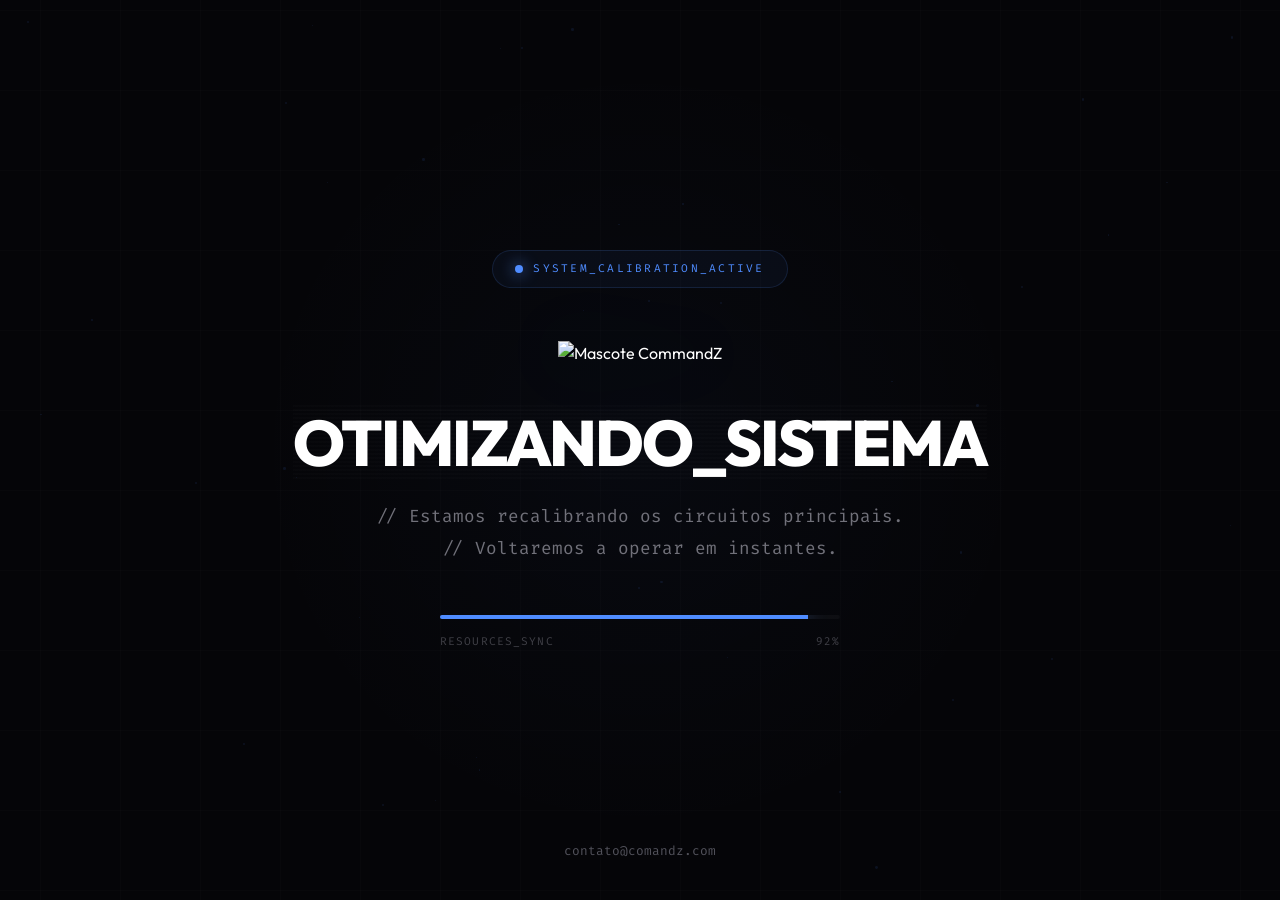
==== commit 05cd2456: "Rename mplementação da página de manutenção: - index.html renomeado para index_backup.html - manuten" ====
--- a/index.html
+++ b/index.html
@@ -4,528 +4,247 @@
 <head>
     <meta charset="UTF-8">
     <meta name="viewport" content="width=device-width, initial-scale=1.0">
-    <meta name="description" content="CommandZ — Criação de sites profissionais, landing pages e sistemas web sob medida.">
-    <title>CommandZ | Sites Profissionais que Geram Resultados</title>
-
-    <!-- Google Fonts: Inter & Fira Code -->
+    <title>Sistemas em Calibração | CommandZ</title>
+
+    <!-- Google Fonts: Outfit & Fira Code -->
     <link rel="preconnect" href="https://fonts.googleapis.com">
     <link rel="preconnect" href="https://fonts.gstatic.com" crossorigin>
-    <link
-        href="https://fonts.googleapis.com/css2?family=Inter:wght@300;400;500;600;700;800&family=Fira+Code:wght@400;500;600;700&display=swap"
-        rel="stylesheet">
+    <link href="https://fonts.googleapis.com/css2?family=Outfit:wght@300;400;500;600;700;800&family=Fira+Code:wght@400;500;600&display=swap" rel="stylesheet">
 
     <!-- Bootstrap CSS -->
     <link href="https://cdn.jsdelivr.net/npm/bootstrap@5.3.2/dist/css/bootstrap.min.css" rel="stylesheet">
 
     <!-- Custom CSS -->
     <link rel="stylesheet" href="css/style.css">
+
+    <style>
+        body {
+            background-color: #050508;
+            background-image: 
+                radial-gradient(circle at 50% 50%, rgba(79, 140, 255, 0.03) 0%, transparent 50%),
+                linear-gradient(rgba(255, 255, 255, 0.01) 1px, transparent 1px),
+                linear-gradient(90deg, rgba(255, 255, 255, 0.01) 1px, transparent 1px);
+            background-size: 100% 100%, 80px 80px, 80px 80px;
+            font-family: 'Outfit', sans-serif;
+            overflow: hidden;
+            height: 100vh;
+            margin: 0;
+        }
+
+        .content-wrapper {
+            height: 100vh;
+            display: flex;
+            flex-direction: column;
+            align-items: center;
+            justify-content: center;
+            text-align: center;
+            padding: 20px;
+            position: relative;
+            z-index: 10;
+        }
+
+        .status-pill {
+            display: inline-flex;
+            align-items: center;
+            gap: 10px;
+            background: rgba(79, 140, 255, 0.05);
+            border: 1px solid rgba(79, 140, 255, 0.15);
+            padding: 10px 22px;
+            border-radius: 100px;
+            color: var(--color-primary-accent);
+            font-family: var(--font-mono);
+            font-size: 0.7rem;
+            text-transform: uppercase;
+            letter-spacing: 0.2em;
+            margin-bottom: 50px;
+        }
+
+        .status-pulse {
+            width: 8px;
+            height: 8px;
+            background: var(--color-primary-accent);
+            border-radius: 50%;
+            box-shadow: 0 0 15px var(--color-primary-accent);
+            animation: status-blink 1.5s ease-in-out infinite;
+        }
+
+        @keyframes status-blink {
+            50% { opacity: 0.2; transform: scale(0.8); }
+        }
+
+        .mascot-display {
+            position: relative;
+            margin-bottom: 40px;
+            animation: mascot-float 6s ease-in-out infinite;
+        }
+
+        @keyframes mascot-float {
+            0%, 100% { transform: translateY(0) rotate(0deg); }
+            50% { transform: translateY(-25px) rotate(1deg); }
+        }
+
+        .mascot-img {
+            max-width: 300px;
+            width: 100%;
+            filter: drop-shadow(0 0 40px rgba(79, 140, 255, 0.15));
+        }
+
+        .title-main {
+            font-size: clamp(2rem, 6vw, 4rem);
+            font-weight: 800;
+            letter-spacing: -0.03em;
+            margin-bottom: 20px;
+            color: #fff;
+        }
+
+        .subtitle {
+            color: #71717A;
+            font-size: 1.1rem;
+            max-width: 600px;
+            margin: 0 auto 50px;
+            line-height: 1.8;
+            font-family: var(--font-mono);
+        }
+
+        .progress-wrapper {
+            width: 100%;
+            max-width: 400px;
+        }
+
+        .progress-bar-container {
+            height: 4px;
+            background: rgba(255, 255, 255, 0.03);
+            border-radius: 10px;
+            overflow: hidden;
+            position: relative;
+        }
+
+        .progress-fill {
+            position: absolute;
+            top: 0;
+            left: 0;
+            height: 100%;
+            width: 92%;
+            background: var(--color-primary-accent);
+            box-shadow: 0 0 20px var(--color-primary-accent);
+            animation: loading-bar 10s ease-in-out infinite;
+        }
+
+        @keyframes loading-bar {
+            0% { width: 0%; }
+            100% { width: 100%; }
+        }
+
+        .progress-labels {
+            display: flex;
+            justify-content: space-between;
+            margin-top: 15px;
+            font-family: var(--font-mono);
+            font-size: 0.7rem;
+            color: #3F3F46;
+            letter-spacing: 0.1em;
+        }
+
+        .particles {
+            position: absolute;
+            inset: 0;
+            pointer-events: none;
+        }
+
+        .particle {
+            position: absolute;
+            background: var(--color-primary-accent);
+            border-radius: 50%;
+            opacity: 0.1;
+            animation: particle-move linear infinite;
+        }
+
+        @keyframes particle-move {
+            to { transform: translateY(-100vh); }
+        }
+
+        .footer-contact {
+            position: absolute;
+            bottom: 40px;
+            font-family: var(--font-mono);
+            font-size: 0.8rem;
+        }
+
+        .footer-contact a {
+            color: #52525B;
+            text-decoration: none;
+            transition: 0.3s;
+        }
+
+        .footer-contact a:hover {
+            color: #fff;
+        }
+    </style>
 </head>
 
-<body class="bg-dark-tech">
-
-    <!-- Navbar -->
-    <nav class="navbar navbar-expand-lg fixed-top" id="mainNav">
-        <div class="container">
-            <a class="navbar-brand fw-bold font-mono" href="#">&lt;CommandZ/&gt;<span class="text-primary-accent blink">_</span></a>
-            <button class="navbar-toggler" type="button" data-bs-toggle="collapse" data-bs-target="#navbarResponsive"
-                aria-controls="navbarResponsive" aria-expanded="false" aria-label="Toggle navigation">
-                <span class="navbar-toggler-icon"></span>
-            </button>
-            <div class="collapse navbar-collapse" id="navbarResponsive">
-                <ul class="navbar-nav ms-auto mb-2 mb-lg-0 align-items-center">
-                    <li class="nav-item">
-                        <a class="nav-link nav-link-tech" href="#inicio">Início</a>
-                    </li>
-                    <li class="nav-item">
-                        <a class="nav-link nav-link-tech" href="#servicos">Serviços</a>
-                    </li>
-                    <li class="nav-item">
-                        <a class="nav-link nav-link-tech" href="#projetos">Projetos</a>
-                    </li>
-                    <li class="nav-item">
-                        <a class="nav-link nav-link-tech" href="#diferenciais">Diferenciais</a>
-                    </li>
-                    <li class="nav-item">
-                        <a class="nav-link nav-link-tech" href="#planos">Planos</a>
-                    </li>
-                    <li class="nav-item ms-lg-3 mt-3 mt-lg-0">
-                        <a class="btn btn-primary-custom" href="#contato">Solicitar orçamento</a>
-                    </li>
-                </ul>
+<body>
+    <div class="particles" id="particle-container"></div>
+
+    <div class="content-wrapper">
+        <div class="status-pill">
+            <span class="status-pulse"></span>
+            SYSTEM_CALIBRATION_ACTIVE
+        </div>
+
+        <div class="mascot-display">
+            <img src="/Commandz/img/manutencao_mascote.png" alt="Mascote CommandZ" class="mascot-img">
+        </div>
+
+        <h1 class="title-main glitch-text" data-text="OTIMIZANDO_SISTEMA">
+            OTIMIZANDO_SISTEMA
+        </h1>
+
+        <p class="subtitle">
+            // Estamos recalibrando os circuitos principais.<br>
+            // Voltaremos a operar em instantes.
+        </p>
+
+        <div class="progress-wrapper">
+            <div class="progress-bar-container">
+                <div class="progress-fill"></div>
             </div>
-        </div>
-    </nav>
-
-    <!-- Hero Section -->
-    <header class="hero-section" id="inicio">
-        <div class="container position-relative z-1 h-100">
-            <div class="row h-100 align-items-center">
-                <div class="col-lg-7 scroll-reveal fade-up">
-                    <div class="tech-badge mb-4 font-mono d-inline-block px-3 py-2 border rounded" style="background: rgba(39,39,42,0.5); border-color: rgba(255,255,255,0.05) !important;">
-                        <span style="color: #A1A1AA;">const</span> <span class="text-white">site</span> <span style="color: #A1A1AA;">=</span> <span style="color: #4F8CFF;">new CommandZ()</span>;
-                    </div>
-                    
-                    <h1 class="hero-title fw-bold glitch-text" data-text="Seu site precisa mais do que design. Precisa funcionar." style="font-size: clamp(2.2rem, 4vw, 3.2rem); line-height: 1.15; letter-spacing: -0.5px;">
-                        <span class="text-white">Seu site precisa mais do</span><br>
-                        <span class="text-white">que design. </span><span style="color: #A1A1AA;">Precisa funcionar.</span>
-                    </h1>
-                    
-                    <div class="mt-4 mb-4 font-mono" style="border-left: 2px solid #27272A; padding-left: 1.25rem;">
-                        <span style="color: #71717A; font-size: 0.95rem;">// sites profissionais focados em resultado</span><br>
-                        <span style="color: #71717A; font-size: 0.95rem;">// presença digital que gera credibilidade</span>
-                    </div>
-                    
-                    <div class="d-flex flex-column flex-sm-row gap-3 mt-5">
-                        <a href="#contato" class="btn btn-primary-custom btn-lg px-4 font-mono">
-                            iniciar_projeto()
-                        </a>
-                        <a href="#projetos" class="btn btn-outline-custom btn-lg px-4">
-                            Ver projetos
-                        </a>
-                    </div>
-                </div>
-                <div class="col-lg-5 d-none d-lg-block scroll-reveal zoom-in delay-2">
-                    <div class="hero-visual floating-animation position-relative">
-                        <div class="glass-card tech-panel p-0 overflow-hidden" style="border: 1px solid rgba(255,255,255,0.05); background: #12121A; box-shadow: 0 20px 50px rgba(0,0,0,0.5);">
-                            <!-- Header do Editor -->
-                            <div class="glass-header d-flex justify-content-between align-items-center px-3 py-2 m-0" style="background: rgba(255,255,255,0.02); border-bottom: 1px solid rgba(255,255,255,0.05);">
-                                <div class="dots d-flex gap-2">
-                                    <span class="dot" style="background: #3F3F46; width:10px; height:10px;"></span>
-                                    <span class="dot" style="background: #3F3F46; width:10px; height:10px;"></span>
-                                    <span class="dot" style="background: #3F3F46; width:10px; height:10px;"></span>
-                                </div>
-                                <div class="tech-status font-mono text-gray small" style="font-size: 0.75rem; color: #A1A1AA;">comandz.config.json</div>
-                            </div>
-                            <!-- Corpo do Editor -->
-                            <div class="glass-body p-4 font-mono text-start" style="font-size: 0.85rem; line-height: 1.7;">
-                                <span style="color: #FFFFFF;">{</span><br>
-                                &nbsp;&nbsp;<span style="color: #A1A1AA;">"empresa"</span><span style="color: #FFFFFF;">: </span><span style="color: #4F8CFF;">"CommandZ"</span><span style="color: #FFFFFF;">,</span><br>
-                                &nbsp;&nbsp;<span style="color: #A1A1AA;">"servico"</span><span style="color: #FFFFFF;">: </span><span style="color: #4F8CFF;">"criação de sites"</span><span style="color: #FFFFFF;">,</span><br>
-                                &nbsp;&nbsp;<span style="color: #A1A1AA;">"status"</span><span style="color: #FFFFFF;">: </span><span style="color: #4F8CFF;">"online"</span><span style="color: #FFFFFF;">,</span><br>
-                                &nbsp;&nbsp;<span style="color: #A1A1AA;">"velocidade"</span><span style="color: #FFFFFF;">: </span><span style="color: #4F8CFF;">"0.8s"</span><span style="color: #FFFFFF;">,</span><br>
-                                &nbsp;&nbsp;<span style="color: #A1A1AA;">"responsivo"</span><span style="color: #FFFFFF;">: </span><span style="color: #FFFFFF;">true</span><span style="color: #FFFFFF;">,</span><br>
-                                &nbsp;&nbsp;<span style="color: #A1A1AA;">"seo"</span><span style="color: #FFFFFF;">: </span><span style="color: #FFFFFF;">true</span><span style="color: #FFFFFF;">,</span><br>
-                                &nbsp;&nbsp;<span style="color: #A1A1AA;">"resultado"</span><span style="color: #FFFFFF;">: </span><span style="color: #4F8CFF;">"clientes chegando"</span><br>
-                                <span style="color: #FFFFFF;">}</span><span class="blink">_</span>
-                            </div>
-                        </div>
-                    </div>
-                </div>
+            <div class="progress-labels">
+                <span>RESOURCES_SYNC</span>
+                <span><span id="load-val">92</span>%</span>
             </div>
         </div>
-    </header>
-
-    <!-- Sobre Section -->
-    <section class="section-padding sobre-section position-relative" id="sobre" style="background-color: var(--color-bg);">
-        <div class="container position-relative z-1">
-            <div class="row justify-content-center text-center">
-                <div class="col-lg-10 fade-in-up">
-                    <span class="subtitle-tag tech-tag mb-4 d-inline-block">Sobre a CommandZ</span>
-                    
-                    <h2 class="sobre-headline fw-bold mt-2 mb-4" style="color: #FFFFFF; font-size: clamp(2.2rem, 4vw, 3.5rem);">
-                        Sites que representam<br class="d-none d-md-block">
-                        o nível da sua empresa.
-                    </h2>
-                    
-                    <p class="sobre-description lead mx-auto mt-4 max-w-700" style="color: #A1A1AA; line-height: 1.8;">
-                        Somos especialistas em <strong class="text-white">criação de sites profissionais</strong>. Cada projeto é construído sob medida, com código limpo, design moderno e foco total em transmitir credibilidade para quem visita.
-                    </p>
-
-                    <!-- Metrics -->
-                    <div class="d-flex justify-content-center align-items-center gap-4 mt-4 pt-3">
-                        <div class="text-center">
-                            <h3 class="fs-2 fw-bold text-white mb-1">+10</h3>
-                            <span class="font-mono" style="color: #52525B; letter-spacing: 0.1em; font-size: 0.65rem;">SITES_ENTREGUES</span>
-                        </div>
-                        <div style="width: 1px; height: 40px; background: rgba(255,255,255,0.05);"></div>
-                        <div class="text-center">
-                            <h3 class="fs-2 fw-bold text-white mb-1">100%</h3>
-                            <span class="font-mono" style="color: #52525B; letter-spacing: 0.1em; font-size: 0.65rem;">RESPONSIVOS</span>
-                        </div>
-                        <div style="width: 1px; height: 40px; background: rgba(255,255,255,0.05);"></div>
-                        <div class="text-center">
-                            <h3 class="fs-2 fw-bold text-white mb-1">&lt;1s</h3>
-                            <span class="font-mono" style="color: #52525B; letter-spacing: 0.1em; font-size: 0.65rem;">LOADING_TIME</span>
-                        </div>
-                    </div>
-                </div>
-            </div>
-        </div>
-    </section>
-
-    <!-- Serviços Section -->
-    <section class="section-padding" id="servicos" style="background-color: var(--color-bg); border-top: 1px solid rgba(255,255,255,0.04);">
-        <div class="container">
-            <div class="row mb-5 justify-content-center text-center scroll-reveal fade-up">
-                <div class="col-lg-8">
-                    <span class="subtitle-tag tech-tag">Nossos Serviços</span>
-                    <h2 class="section-title mt-3 fw-bold">O que fazemos de melhor</h2>
-                    <p class="mt-3" style="color: #71717A;">Cada entrega segue um padrão rigoroso de qualidade, performance e design.</p>
-                </div>
-            </div>
-            <div class="row g-4 g-lg-5">
-                <div class="col-md-4 scroll-reveal fade-up delay-1">
-                    <div class="service-card tech-hover">
-                        <div class="icon-wrapper tech-icon">
-                            <svg width="28" height="28" viewBox="0 0 24 24" fill="none" stroke="currentColor"
-                                stroke-width="2" stroke-linecap="round" stroke-linejoin="round">
-                                <rect x="2" y="3" width="20" height="14" rx="2" ry="2"></rect>
-                                <line x1="8" y1="21" x2="16" y2="21"></line>
-                                <line x1="12" y1="17" x2="12" y2="21"></line>
-                            </svg>
-                        </div>
-                        <h3 class="fw-bold">Sites Institucionais</h3>
-                        <p class="text-muted">Sites corporativos que passam credibilidade. Design moderno, responsivo e otimizado para aparecer no Google.</p>
-                        <div class="tech-card-border"></div>
-                    </div>
-                </div>
-                <div class="col-md-4 scroll-reveal fade-up delay-2">
-                    <div class="service-card tech-hover">
-                        <div class="icon-wrapper tech-icon">
-                            <svg width="28" height="28" viewBox="0 0 24 24" fill="none" stroke="currentColor"
-                                stroke-width="2" stroke-linecap="round" stroke-linejoin="round">
-                                <path d="M13 2L3 14h9l-1 8 10-12h-9l1-8z"></path>
-                            </svg>
-                        </div>
-                        <h3 class="fw-bold">Landing Pages</h3>
-                        <p class="text-muted">Páginas focadas em conversão. Estrutura clara, carregamento rápido e design que guia o visitante até a ação.</p>
-                        <div class="tech-card-border"></div>
-                    </div>
-                </div>
-                <div class="col-md-4 scroll-reveal fade-up delay-3">
-                    <div class="service-card tech-hover">
-                        <div class="icon-wrapper tech-icon">
-                            <svg width="28" height="28" viewBox="0 0 24 24" fill="none" stroke="currentColor"
-                                stroke-width="2" stroke-linecap="round" stroke-linejoin="round">
-                                <path d="M14.7 6.3a1 1 0 0 0 0 1.4l1.6 1.6a1 1 0 0 0 1.4 0l3.77-3.77a6 6 0 0 1-7.94 7.94l-6.91 6.91a2.12 2.12 0 0 1-3-3l6.91-6.91a6 6 0 0 1 7.94-7.94l-3.76 3.76z"></path>
-                            </svg>
-                        </div>
-                        <h3 class="fw-bold">Manutenção & Suporte</h3>
-                        <p class="text-muted">Atualizações, correções e melhorias contínuas. Seu site sempre no ar, rápido e atualizado.</p>
-                        <div class="tech-card-border"></div>
-                    </div>
-                </div>
-            </div>
-        </div>
-    </section>
-
-    <!-- Diferenciais Section -->
-    <section class="section-padding text-white position-relative" id="diferenciais" style="background-color: var(--color-surface); border-top: 1px solid rgba(255,255,255,0.04);">
-        <div class="container position-relative z-1">
-            <div class="row align-items-center">
-                <div class="col-lg-5 mb-5 mb-lg-0 scroll-reveal fade-right">
-                    <span class="subtitle-tag tech-tag mb-2">Por que a CommandZ</span>
-                    <h2 class="section-title text-white fw-bold">O que nos diferencia</h2>
-                    <p class="text-gray mt-4 mb-4" style="color: #A1A1AA !important;">Cada site é construído com atenção ao detalhe, código limpo e foco em entregar algo que realmente funciona.</p>
-                    <ul class="list-unstyled feature-list tech-list">
-                        <li>
-                            <div class="list-icon-tech">
-                                <svg width="18" height="18" viewBox="0 0 24 24" fill="none" stroke="currentColor"
-                                    stroke-width="2">
-                                    <polyline points="20 6 9 17 4 12"></polyline>
-                                </svg>
-                            </div>
-                            <span><strong>Design Sob Medida:</strong> Nada de templates. Cada projeto é único.</span>
-                        </li>
-                        <li>
-                            <div class="list-icon-tech">
-                                <svg width="18" height="18" viewBox="0 0 24 24" fill="none" stroke="currentColor"
-                                    stroke-width="2">
-                                    <polyline points="20 6 9 17 4 12"></polyline>
-                                </svg>
-                            </div>
-                            <span><strong>Código Limpo:</strong> Sites rápidos, leves e otimizados para SEO.</span>
-                        </li>
-                        <li>
-                            <div class="list-icon-tech">
-                                <svg width="18" height="18" viewBox="0 0 24 24" fill="none" stroke="currentColor"
-                                    stroke-width="2">
-                                    <polyline points="20 6 9 17 4 12"></polyline>
-                                </svg>
-                            </div>
-                            <span><strong>100% Responsivo:</strong> Funciona perfeitamente em qualquer dispositivo.</span>
-                        </li>
-                        <li>
-                            <div class="list-icon-tech">
-                                <svg width="18" height="18" viewBox="0 0 24 24" fill="none" stroke="currentColor"
-                                    stroke-width="2">
-                                    <polyline points="20 6 9 17 4 12"></polyline>
-                                </svg>
-                            </div>
-                            <span><strong>Suporte Direto:</strong> Comunicação ágil, sem intermediários.</span>
-                        </li>
-                    </ul>
-                </div>
-                <div class="col-lg-6 offset-lg-1 scroll-reveal fade-left delay-1">
-                    <div class="metrics-grid">
-                        <div class="metric-card glass-tech">
-                            <div class="metric-icon"><svg width="24" height="24" viewBox="0 0 24 24" fill="none"
-                                    stroke="var(--color-primary-accent)" stroke-width="2">
-                                    <path d="M22 12h-4l-3 9L9 3l-3 9H2"></path>
-                                </svg></div>
-                            <div class="metric-value text-white counter" data-target="99">99%</div>
-                            <div class="metric-label" style="color: #A1A1AA;">Uptime Garantido</div>
-                        </div>
-                        <div class="metric-card glass-tech">
-                            <div class="metric-icon"><svg width="24" height="24" viewBox="0 0 24 24" fill="none"
-                                    stroke="var(--color-primary-accent)" stroke-width="2">
-                                    <polyline points="23 6 13.5 15.5 8.5 10.5 1 18"></polyline>
-                                    <polyline points="17 6 23 6 23 12"></polyline>
-                                </svg></div>
-                            <div class="metric-value text-white">+<span class="counter" data-target="150">150</span>%
-                            </div>
-                            <div class="metric-label" style="color: #A1A1AA;">Mais visitas orgânicas</div>
-                        </div>
-                        <div class="metric-card glass-tech">
-                            <div class="metric-icon"><svg width="24" height="24" viewBox="0 0 24 24" fill="none"
-                                    stroke="var(--color-primary-accent)" stroke-width="2">
-                                    <circle cx="12" cy="12" r="10"></circle>
-                                    <polyline points="12 6 12 12 16 14"></polyline>
-                                </svg></div>
-                            <div class="metric-value text-white">
-                                < 1s</div>
-                                    <div class="metric-label" style="color: #A1A1AA;">Tempo de Carregamento</div>
-                            </div>
-                            <div class="metric-card glass-tech">
-                                <div class="metric-icon"><svg width="24" height="24" viewBox="0 0 24 24" fill="none"
-                                        stroke="var(--color-primary-accent)" stroke-width="2">
-                                        <path d="M12 2v20M17 5H9.5a3.5 3.5 0 0 0 0 7h5a3.5 3.5 0 0 1 0 7H6"></path>
-                                    </svg></div>
-                                <div class="metric-value text-white">24/7</div>
-                                <div class="metric-label" style="color: #A1A1AA;">Monitoramento Ativo</div>
-                            </div>
-                        </div>
-                    </div>
-                </div>
-            </div>
-    </section>
-
-    <!-- Projetos / Portfólio Section -->
-    <section class="section-padding" id="projetos" style="background-color: var(--color-bg); border-top: 1px solid rgba(255,255,255,0.04);">
-        <div class="container">
-            <div class="row mb-5 align-items-end">
-                <div class="col-lg-6 scroll-reveal fade-right">
-                    <span class="subtitle-tag tech-tag">Nosso Portfólio</span>
-                    <h2 class="section-title mt-3 fw-bold">Projetos <span class="text-white">recentes</span></h2>
-                </div>
-                <div class="col-lg-6 d-flex justify-content-lg-end mt-3 mt-lg-0 scroll-reveal fade-left">
-                    <a href="#contato" class="link-arrow tech-link">Começar o meu projeto <svg width="20" height="20"
-                            viewBox="0 0 24 24" fill="none" stroke="currentColor" stroke-width="2">
-                            <line x1="5" y1="12" x2="19" y2="12"></line>
-                            <polyline points="12 5 19 12 12 19"></polyline>
-                        </svg></a>
-                </div>
-            </div>
-            <div class="row g-4">
-                <div class="col-md-6 scroll-reveal fade-up delay-1">
-                    <div class="project-card tech-project">
-                        <div class="project-image scroll-mockup">
-                            <img src="img/projeto-eong.png" alt="EOON°G - Site de Artista" loading="lazy">
-                            <div class="project-overlay tech-overlay">
-                                <span class="badge-custom badge-tech">Site de Artista</span>
-                            </div>
-                        </div>
-                        <div class="project-info tech-info">
-                            <h3 class="fw-bold">EOON°G</h3>
-                            <p>Site profissional para artista musical. Hero impactante, galeria de músicas e identidade visual forte.</p>
-                            <a href="https://vitinsantos.github.io/ProjetoNg/" target="_blank" class="link-arrow mt-2 d-inline-flex">Ver projeto <svg width="16" height="16" viewBox="0 0 24 24" fill="none" stroke="currentColor" stroke-width="2"><path d="M7 17l9.2-9.2M17 17V7H7"/></svg></a>
-                        </div>
-                    </div>
-                </div>
-                <div class="col-md-6 scroll-reveal fade-up delay-2">
-                    <div class="project-card tech-project">
-                        <div class="project-image scroll-mockup">
-                            <img src="img/projeto-upvidros.png" alt="UP Vidros - Site Institucional" loading="lazy">
-                            <div class="project-overlay tech-overlay">
-                                <span class="badge-custom badge-tech">Site Institucional</span>
-                            </div>
-                        </div>
-                        <div class="project-info tech-info">
-                            <h3 class="fw-bold">UP Vidros</h3>
-                            <p>Site institucional para empresa de envidraçamento de alto padrão. Design premium e responsivo.</p>
-                            <a href="https://up-vidros-df.surge.sh/" target="_blank" class="link-arrow mt-2 d-inline-flex">Ver projeto <svg width="16" height="16" viewBox="0 0 24 24" fill="none" stroke="currentColor" stroke-width="2"><path d="M7 17l9.2-9.2M17 17V7H7"/></svg></a>
-                        </div>
-                    </div>
-                </div>
-            </div>
-        </div>
-    </section>
-
-    <!-- Planos Section -->
-    <section class="section-padding position-relative" id="planos" style="background-color: var(--color-surface); border-top: 1px solid rgba(255,255,255,0.04);">
-        <div class="container position-relative z-1">
-            <div class="row mb-5 pb-3 justify-content-center text-center scroll-reveal fade-up">
-                <div class="col-lg-7">
-                    <span class="subtitle-tag tech-tag">Nossos Planos</span>
-                    <h2 class="section-title mt-3 fw-bold">Transparência. Sem surpresas.</h2>
-                    <p class="mt-3" style="color: #71717A;">Escolha o pacote ideal para o estágio atual do seu negócio.</p>
-                </div>
-            </div>
-            
-            <div class="row g-4 justify-content-center align-items-center">
-                <!-- Plano Start -->
-                <div class="col-lg-4 col-md-6 scroll-reveal fade-up delay-1">
-                    <div class="pricing-card h-100 position-relative p-4 p-xl-5" style="background: var(--color-surface); border: 1px solid rgba(255,255,255,0.04); border-radius: 16px;">
-                        <span class="font-mono small" style="color: #71717A;">01</span>
-                        <h3 class="fw-bold mb-1 text-white mt-2">Start</h3>
-                        <div class="pricing-price mb-4 mt-3">
-                            <span class="fs-5 align-top" style="color: #71717A;">R$</span>
-                            <span class="display-4 fw-bold text-white">200</span><span style="color: #71717A;">/mês</span>
-                        </div>
-                        <ul class="list-unstyled pricing-features mb-5 text-start" style="color: #A1A1AA;">
-                            <li class="mb-3 d-flex"><svg width="16" height="16" viewBox="0 0 24 24" fill="none" stroke="#71717A" stroke-width="2" class="me-3 flex-shrink-0 mt-1"><polyline points="20 6 9 17 4 12"></polyline></svg> Landing Page profissional</li>
-                            <li class="mb-3 d-flex"><svg width="16" height="16" viewBox="0 0 24 24" fill="none" stroke="#71717A" stroke-width="2" class="me-3 flex-shrink-0 mt-1"><polyline points="20 6 9 17 4 12"></polyline></svg> 1 Atualização mensal</li>
-                            <li class="mb-3 d-flex"><svg width="16" height="16" viewBox="0 0 24 24" fill="none" stroke="#71717A" stroke-width="2" class="me-3 flex-shrink-0 mt-1"><polyline points="20 6 9 17 4 12"></polyline></svg> Hospedagem inclusa</li>
-                        </ul>
-                        <a href="#contato" class="btn btn-outline-custom w-100 py-3">Começar agora</a>
-                    </div>
-                </div>
-
-                <!-- Plano Business -->
-                <div class="col-lg-4 col-md-6 scroll-reveal fade-up delay-2">
-                    <div class="pricing-card h-100 position-relative p-4 p-xl-5" style="background: #14141E; border: 1px solid rgba(79,140,255,0.15); border-radius: 16px;">
-                        <div class="position-absolute top-0 start-50 translate-middle">
-                            <span class="font-mono small px-3 py-1" style="background: var(--color-primary-accent); color: #fff; border-radius: 20px; font-size: 0.7rem;">Recomendado</span>
-                        </div>
-                        <span class="font-mono small" style="color: var(--color-primary-accent);">02</span>
-                        <h3 class="fw-bold text-white mb-1 mt-2">Business</h3>
-                        <div class="pricing-price mb-4 mt-3">
-                            <span class="fs-5 align-top" style="color: #71717A;">R$</span>
-                            <span class="display-4 fw-bold text-white">550</span><span style="color: #71717A;">/mês</span>
-                        </div>
-                        <ul class="list-unstyled pricing-features mb-5 text-start" style="color: #A1A1AA;">
-                            <li class="mb-3 d-flex"><svg width="16" height="16" viewBox="0 0 24 24" fill="none" stroke="var(--color-primary-accent)" stroke-width="2" class="me-3 flex-shrink-0 mt-1"><polyline points="20 6 9 17 4 12"></polyline></svg> Site institucional completo</li>
-                            <li class="mb-3 d-flex"><svg width="16" height="16" viewBox="0 0 24 24" fill="none" stroke="var(--color-primary-accent)" stroke-width="2" class="me-3 flex-shrink-0 mt-1"><polyline points="20 6 9 17 4 12"></polyline></svg> 3 Atualizações mensais</li>
-                            <li class="mb-3 d-flex"><svg width="16" height="16" viewBox="0 0 24 24" fill="none" stroke="var(--color-primary-accent)" stroke-width="2" class="me-3 flex-shrink-0 mt-1"><polyline points="20 6 9 17 4 12"></polyline></svg> SEO premium & performance</li>
-                            <li class="mb-3 d-flex"><svg width="16" height="16" viewBox="0 0 24 24" fill="none" stroke="var(--color-primary-accent)" stroke-width="2" class="me-3 flex-shrink-0 mt-1"><polyline points="20 6 9 17 4 12"></polyline></svg> Painel de gerenciamento</li>
-                        </ul>
-                        <a href="#contato" class="btn btn-primary-custom w-100 py-3">Começar agora</a>
-                    </div>
-                </div>
-
-                <!-- Plano Enterprise -->
-                <div class="col-lg-4 col-md-6 scroll-reveal fade-up delay-3">
-                    <div class="pricing-card h-100 position-relative p-4 p-xl-5" style="background: var(--color-surface); border: 1px solid rgba(255,255,255,0.04); border-radius: 16px;">
-                        <span class="font-mono small" style="color: #71717A;">03</span>
-                        <h3 class="fw-bold mb-1 text-white mt-2">Enterprise</h3>
-                        <div class="pricing-price mb-4 mt-3">
-                            <span class="fs-5 align-top" style="color: #71717A;">R$</span>
-                            <span class="display-4 fw-bold text-white">900</span><span style="color: #71717A;">/mês</span>
-                        </div>
-                        <ul class="list-unstyled pricing-features mb-5 text-start" style="color: #A1A1AA;">
-                            <li class="mb-3 d-flex"><svg width="16" height="16" viewBox="0 0 24 24" fill="none" stroke="#71717A" stroke-width="2" class="me-3 flex-shrink-0 mt-1"><polyline points="20 6 9 17 4 12"></polyline></svg> Site completo multi-páginas</li>
-                            <li class="mb-3 d-flex"><svg width="16" height="16" viewBox="0 0 24 24" fill="none" stroke="#71717A" stroke-width="2" class="me-3 flex-shrink-0 mt-1"><polyline points="20 6 9 17 4 12"></polyline></svg> Atualizações ilimitadas</li>
-                            <li class="mb-3 d-flex"><svg width="16" height="16" viewBox="0 0 24 24" fill="none" stroke="#71717A" stroke-width="2" class="me-3 flex-shrink-0 mt-1"><polyline points="20 6 9 17 4 12"></polyline></svg> SEO avançado & analytics</li>
-                            <li class="mb-3 d-flex"><svg width="16" height="16" viewBox="0 0 24 24" fill="none" stroke="#71717A" stroke-width="2" class="me-3 flex-shrink-0 mt-1"><polyline points="20 6 9 17 4 12"></polyline></svg> Suporte prioritário 24/7</li>
-                        </ul>
-                        <a href="#contato" class="btn btn-outline-custom w-100 py-3">Começar agora</a>
-                    </div>
-                </div>
-            </div>
-        </div>
-    </section>
-
-    <!-- CTA Section -->
-    <section class="cta-section position-relative overflow-hidden" id="contato" style="background-color: var(--color-surface); border-top: 1px solid rgba(255,255,255,0.05); padding: 100px 0;">
-        <div class="container text-center position-relative z-1 scroll-reveal zoom-in">
-            <span class="subtitle-tag tech-tag mb-4 d-inline-block">Contato</span>
-            <h2 class="display-5 fw-bold text-white mb-4">Vamos criar o seu site?</h2>
-            <p class="lead mb-5 max-w-700 mx-auto" style="color: #A1A1AA;">Conte o que você precisa. Respondemos em até 24 horas com uma proposta clara e sem enrolação.</p>
-            <div class="d-flex flex-column flex-sm-row gap-3 justify-content-center">
-                <a href="mailto:contato@comandz.com" class="btn btn-primary-custom btn-lg px-5 font-mono">
-                    solicitar_orcamento()
-                </a>
-                <a href="https://wa.me/5511999999999" class="btn btn-outline-custom btn-lg px-4">
-                    Chamar no WhatsApp
-                </a>
-            </div>
-        </div>
-    </section>
-
-    <!-- Footer -->
-    <footer class="footer bg-black-tech text-white border-top border-dark">
-        <div class="container">
-            <div class="row pt-5 pb-4 border-bottom border-dark">
-                <div class="col-lg-4 mb-4 mb-lg-0 scroll-reveal fade-right">
-                    <a class="navbar-brand fw-bold text-white fs-4 d-block mb-3 font-mono"
-                        href="#">&lt;CommandZ/&gt;<span class="text-primary-accent blink">_</span></a>
-                    <p class="text-gray pe-lg-4">Criação de sites profissionais, landing pages e sistemas web sob medida para o seu negócio.</p>
-                </div>
-                <div class="col-lg-2 col-md-4 mb-4 mb-md-0 scroll-reveal fade-up delay-1">
-                    <h5 class="text-white mb-3 fw-bold">Navegação</h5>
-                    <ul class="list-unstyled footer-links tech-footer-links">
-                        <li><a href="#inicio">Início</a></li>
-                        <li><a href="#servicos">Serviços</a></li>
-                        <li><a href="#projetos">Projetos</a></li>
-                    </ul>
-                </div>
-                <div class="col-lg-2 col-md-4 mb-4 mb-md-0 scroll-reveal fade-up delay-2">
-                    <h5 class="text-white mb-3 fw-bold">Especialidades</h5>
-                    <ul class="list-unstyled footer-links tech-footer-links">
-                        <li><a href="#">Criação de Sites</a></li>
-                        <li><a href="#">Landing Pages</a></li>
-                        <li><a href="#">Manutenção & Suporte</a></li>
-                    </ul>
-                </div>
-                <div class="col-lg-4 col-md-4 scroll-reveal fade-left delay-3">
-                    <h5 class="text-white mb-3 fw-bold">Conectar</h5>
-                    <ul class="list-unstyled text-gray">
-                        <li class="mb-3 d-flex align-items-center gap-2 tech-contact">
-                            <svg width="18" height="18" viewBox="0 0 24 24" fill="none" stroke="var(--primary)"
-                                stroke-width="2">
-                                <path d="M4 4h16c1.1 0 2 .9 2 2v12c0 1.1-.9 2-2 2H4c-1.1 0-2-.9-2-2V6c0-1.1.9-2 2-2z">
-                                </path>
-                                <polyline points="22,6 12,13 2,6"></polyline>
-                            </svg>
-                            <a href="mailto:contato@comandz.com"
-                                class="text-decoration-none text-gray hover-white">contato@comandz.com</a>
-                        </li>
-                        <li class="mb-2 d-flex align-items-center gap-2 tech-contact">
-                            <svg width="18" height="18" viewBox="0 0 24 24" fill="none" stroke="var(--primary)"
-                                stroke-width="2">
-                                <path d="M21 10c0 7-9 13-9 13s-9-6-9-13a9 9 0 0 1 18 0z"></path>
-                                <circle cx="12" cy="10" r="3"></circle>
-                            </svg>
-                            <span>São Paulo, SP - Brasil</span>
-                        </li>
-                    </ul>
-                </div>
-            </div>
-            <div class="row pt-4 pb-4 align-items-center">
-                <div class="col-md-6 text-center text-md-start">
-                    <p class="text-gray small mb-0 font-mono" style="color: #3F3F46 !important;">// © <span id="year"></span> CommandZ. Todos os direitos reservados.</p>
-                </div>
-                <div class="col-md-6 text-center text-md-end mt-3 mt-md-0">
-                    <div class="social-links">
-                        <a href="#" class="social-icon"><svg width="18" height="18" viewBox="0 0 24 24" fill="none"
-                                stroke="currentColor" stroke-width="2">
-                                <path d="M18 2h-3a5 5 0 0 0-5 5v3H7v4h3v8h4v-8h3l1-4h-4V7a1 1 0 0 1 1-1h3z"></path>
-                            </svg></a>
-                        <a href="#" class="social-icon"><svg width="18" height="18" viewBox="0 0 24 24" fill="none"
-                                stroke="currentColor" stroke-width="2">
-                                <rect x="2" y="2" width="20" height="20" rx="5" ry="5"></rect>
-                                <path d="M16 11.37A4 4 0 1 1 12.63 8 4 4 0 0 1 16 11.37z"></path>
-                                <line x1="17.5" y1="6.5" x2="17.51" y2="6.5"></line>
-                            </svg></a>
-                        <a href="#" class="social-icon"><svg width="18" height="18" viewBox="0 0 24 24" fill="none"
-                                stroke="currentColor" stroke-width="2">
-                                <path
-                                    d="M16 8a6 6 0 0 1 6 6v7h-4v-7a2 2 0 0 0-2-2 2 2 0 0 0-2 2v7h-4v-7a6 6 0 0 1 6-6z">
-                                </path>
-                                <rect x="2" y="9" width="4" height="12"></rect>
-                                <circle cx="4" cy="4" r="2"></circle>
-                            </svg></a>
-                    </div>
-                </div>
-            </div>
-        </div>
-    </footer>
-
-    <!-- Bootstrap JS Bundle -->
-    <script src="https://cdn.jsdelivr.net/npm/bootstrap@5.3.2/dist/js/bootstrap.bundle.min.js"></script>
-
-    <!-- Custom JS -->
-    <script src="js/script.js"></script>
+
+        <div class="footer-contact">
+            <a href="mailto:contato@comandz.com">contato@comandz.com</a>
+        </div>
+    </div>
+
+    <script>
+        // Particles
+        const container = document.getElementById('particle-container');
+        for (let i = 0; i < 40; i++) {
+            const p = document.createElement('div');
+            p.className = 'particle';
+            const size = Math.random() * 2 + 1;
+            p.style.width = size + 'px';
+            p.style.height = size + 'px';
+            p.style.left = Math.random() * 100 + 'vw';
+            p.style.top = Math.random() * 100 + 'vh';
+            p.style.animationDuration = (Math.random() * 15 + 10) + 's';
+            p.style.animationDelay = (Math.random() * 5) + 's';
+            container.appendChild(p);
+        }
+
+        // Percentage
+        let val = 92;
+        const el = document.getElementById('load-val');
+        setInterval(() => {
+            if (val < 99) {
+                val += Math.random() > 0.85 ? 1 : 0;
+                el.innerText = val;
+            }
+        }, 5000);
+    </script>
 </body>
 
-</html>+</html>
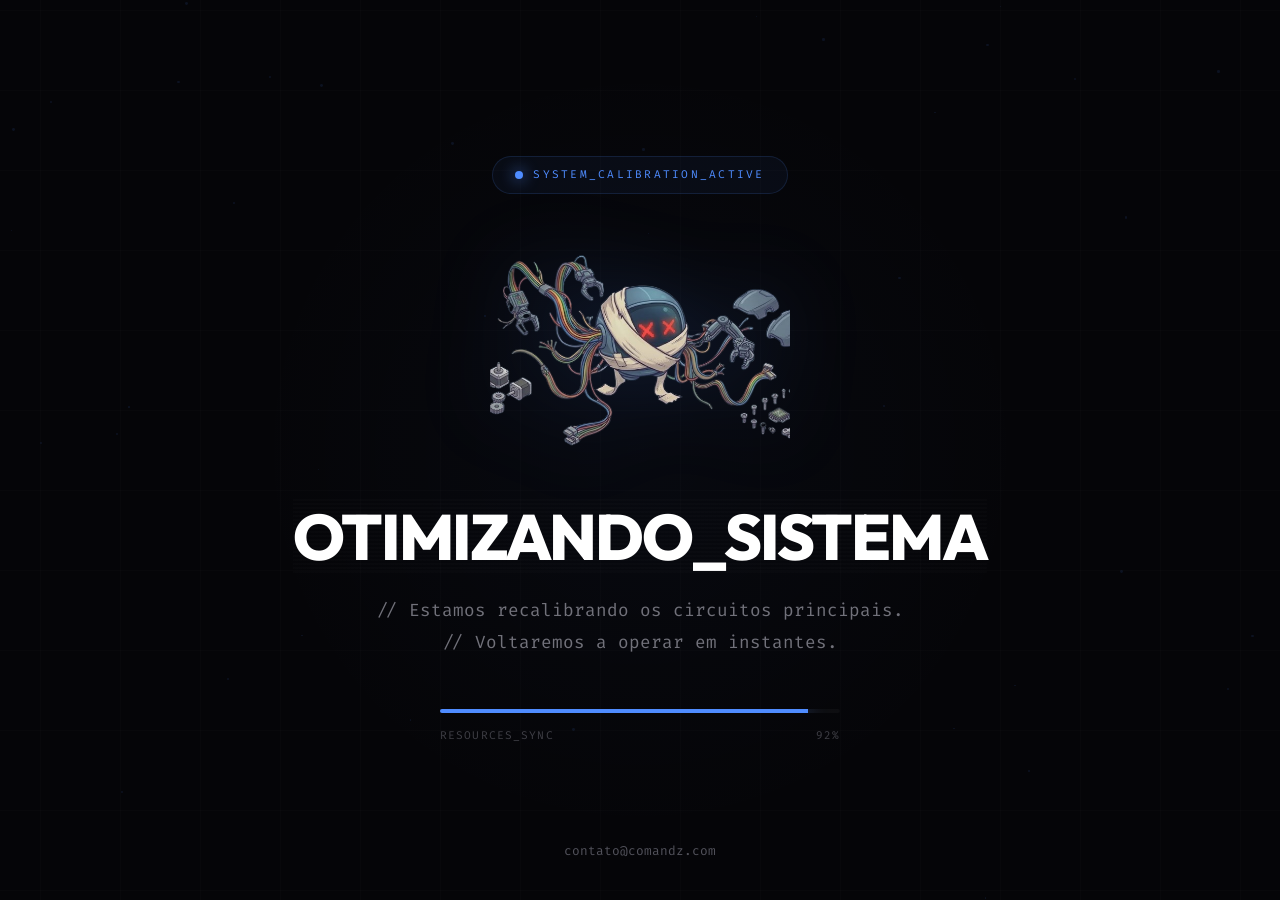
==== commit 412112ad: "Set maintenance page as the main index" ====
--- a/index.html
+++ b/index.html
@@ -192,7 +192,7 @@
         </div>
 
         <div class="mascot-display">
-            <img src="/Commandz/img/manutencao_mascote.png" alt="Mascote CommandZ" class="mascot-img">
+            <img src="/img/manutencao_mascote.png" alt="Mascote CommandZ" class="mascot-img">
         </div>
 
         <h1 class="title-main glitch-text" data-text="OTIMIZANDO_SISTEMA">
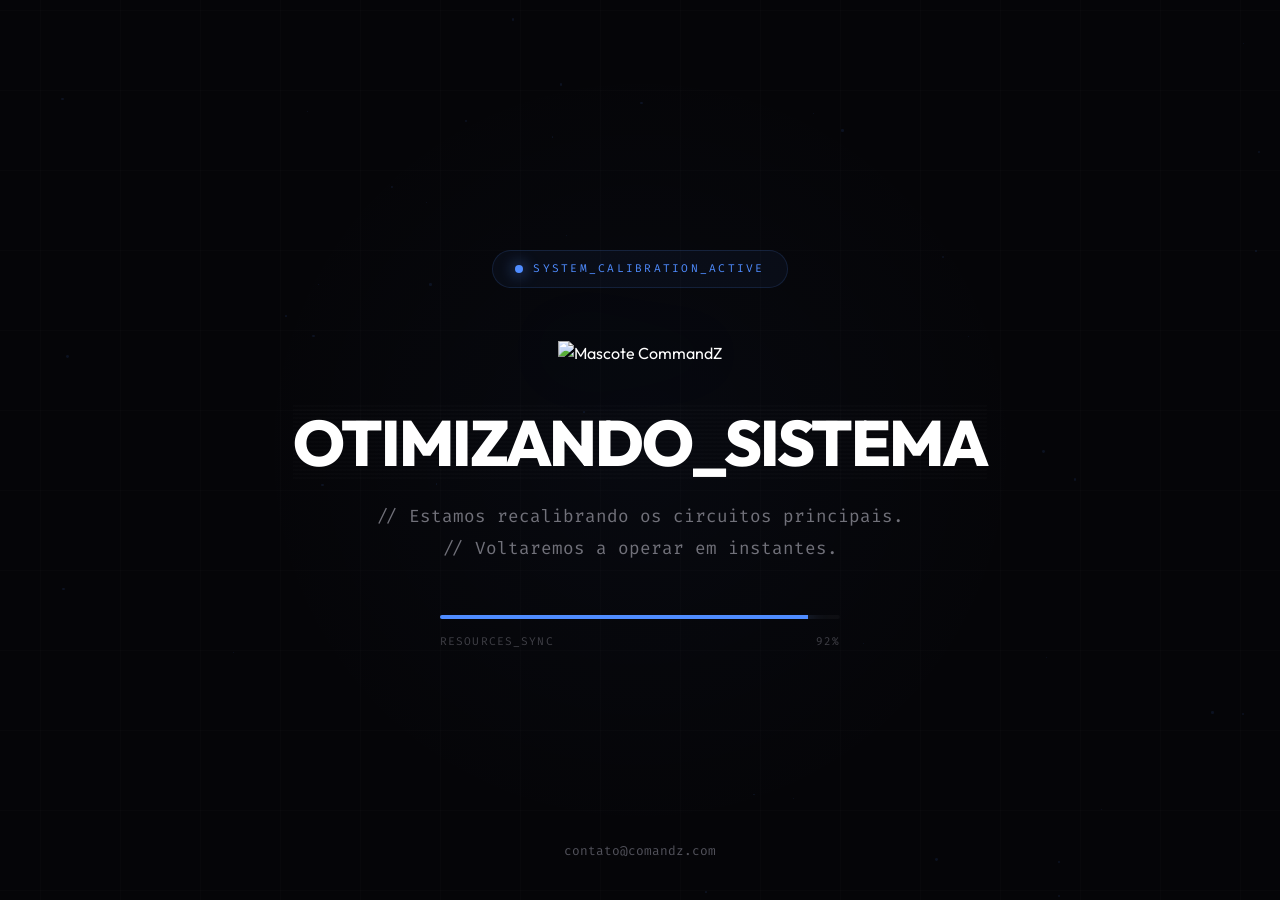
==== commit 496a487f: "Fix mascot path in maintenance index" ====
--- a/index.html
+++ b/index.html
@@ -192,7 +192,7 @@
         </div>
 
         <div class="mascot-display">
-            <img src="/img/manutencao_mascote.png" alt="Mascote CommandZ" class="mascot-img">
+            <img src="/Commandz/img/manutencao_mascote.png" alt="Mascote CommandZ" class="mascot-img">
         </div>
 
         <h1 class="title-main glitch-text" data-text="OTIMIZANDO_SISTEMA">
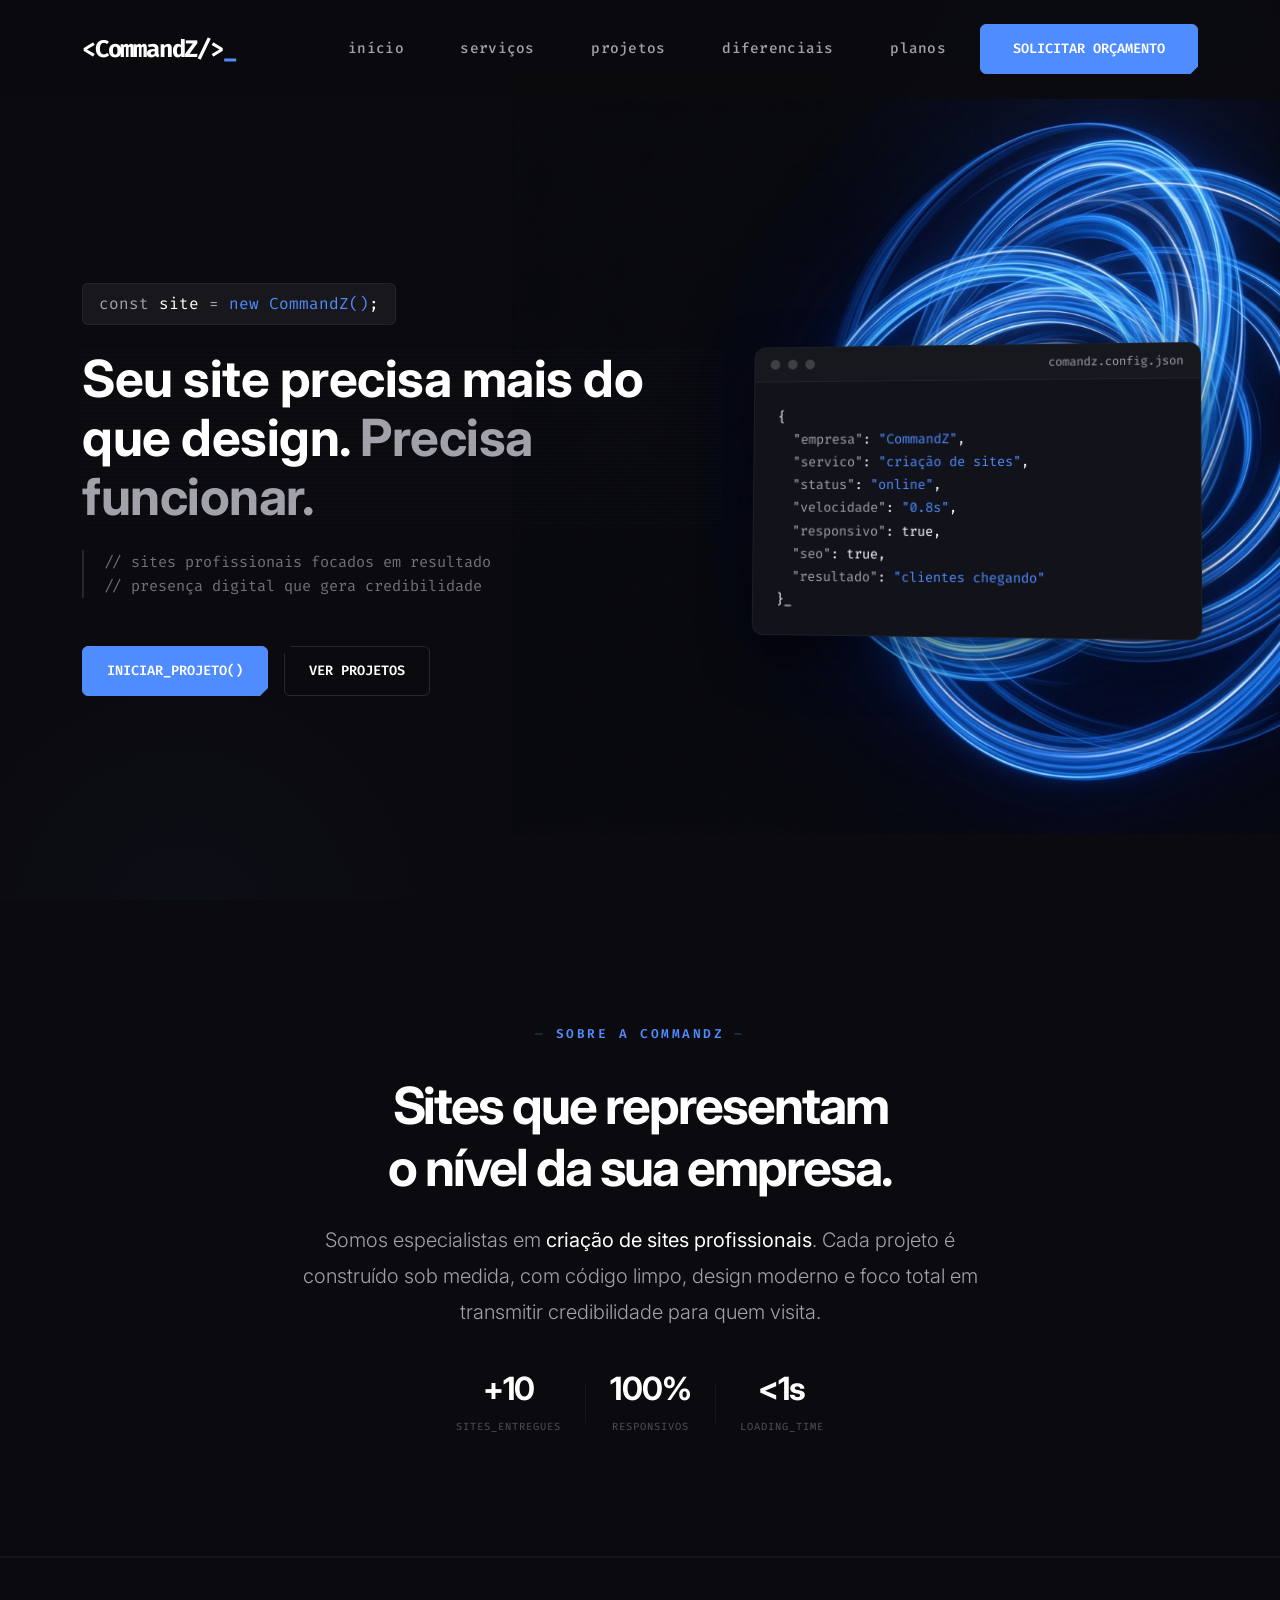
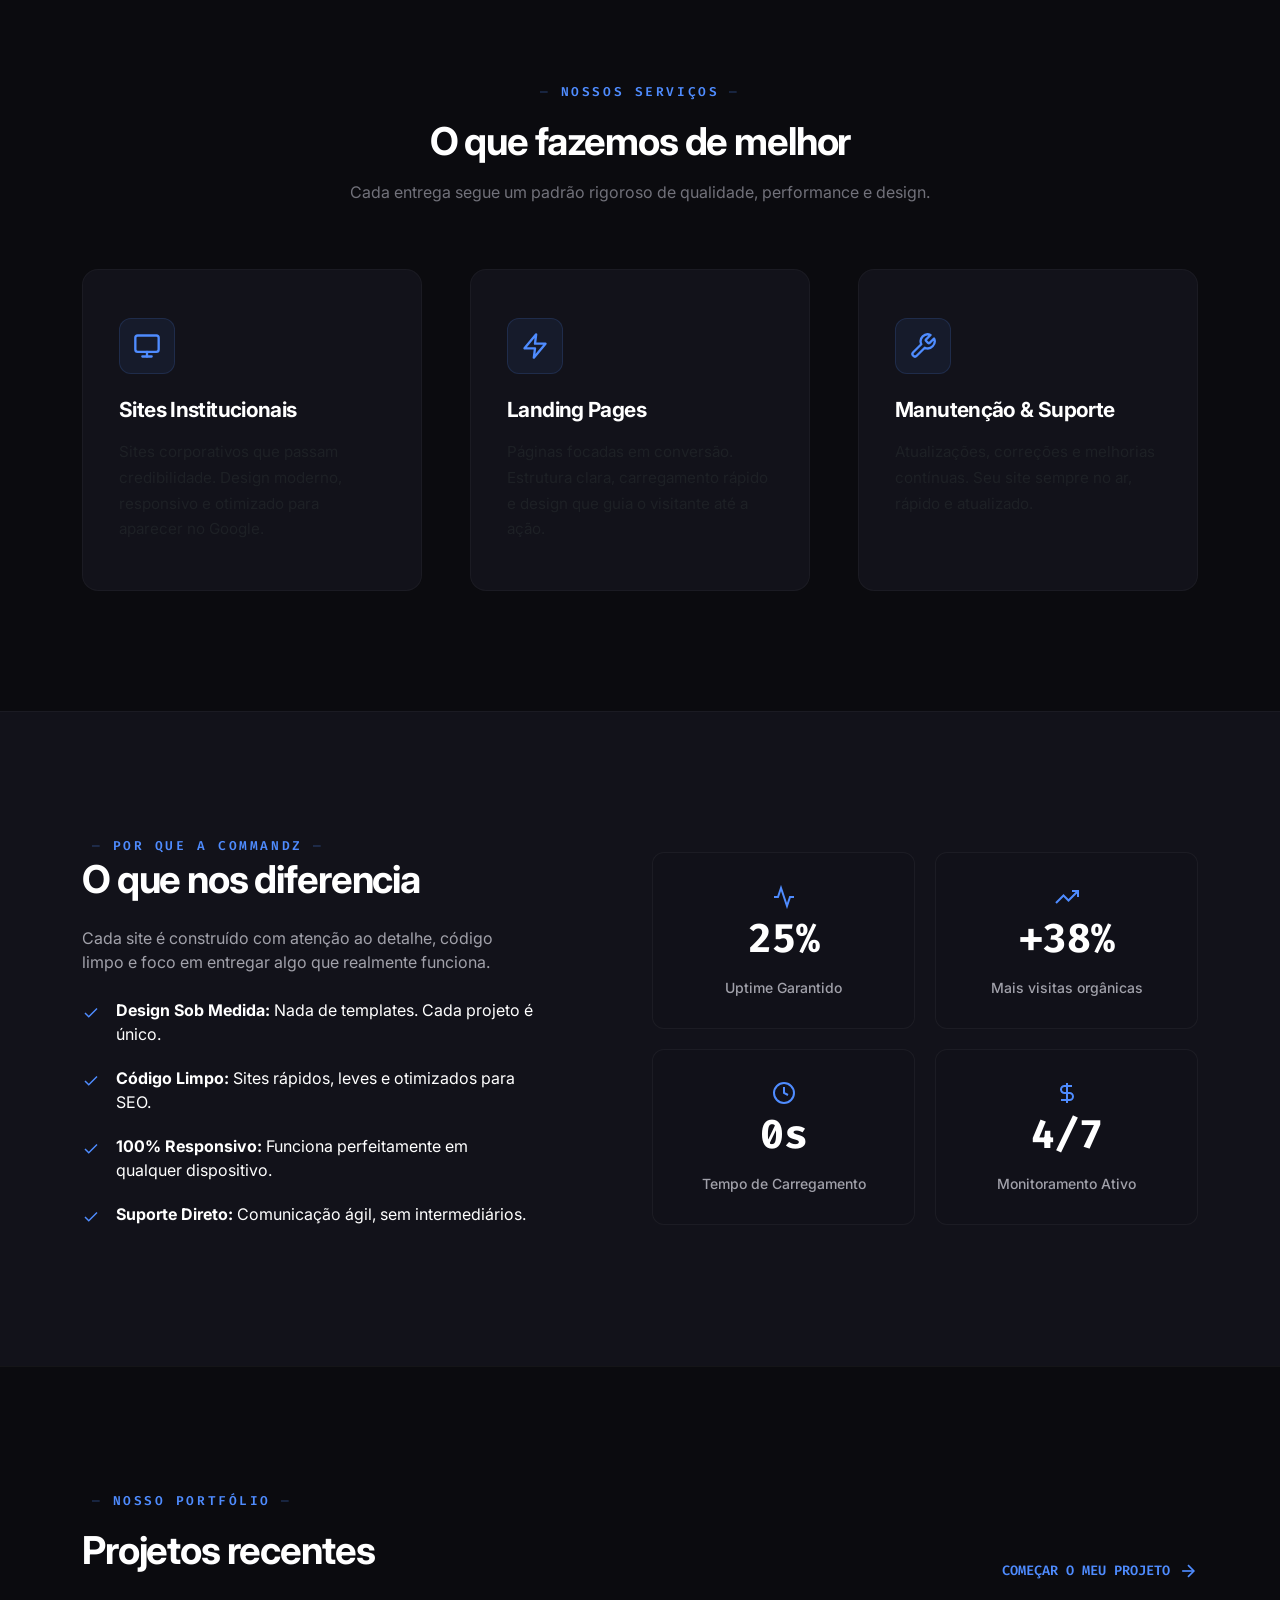
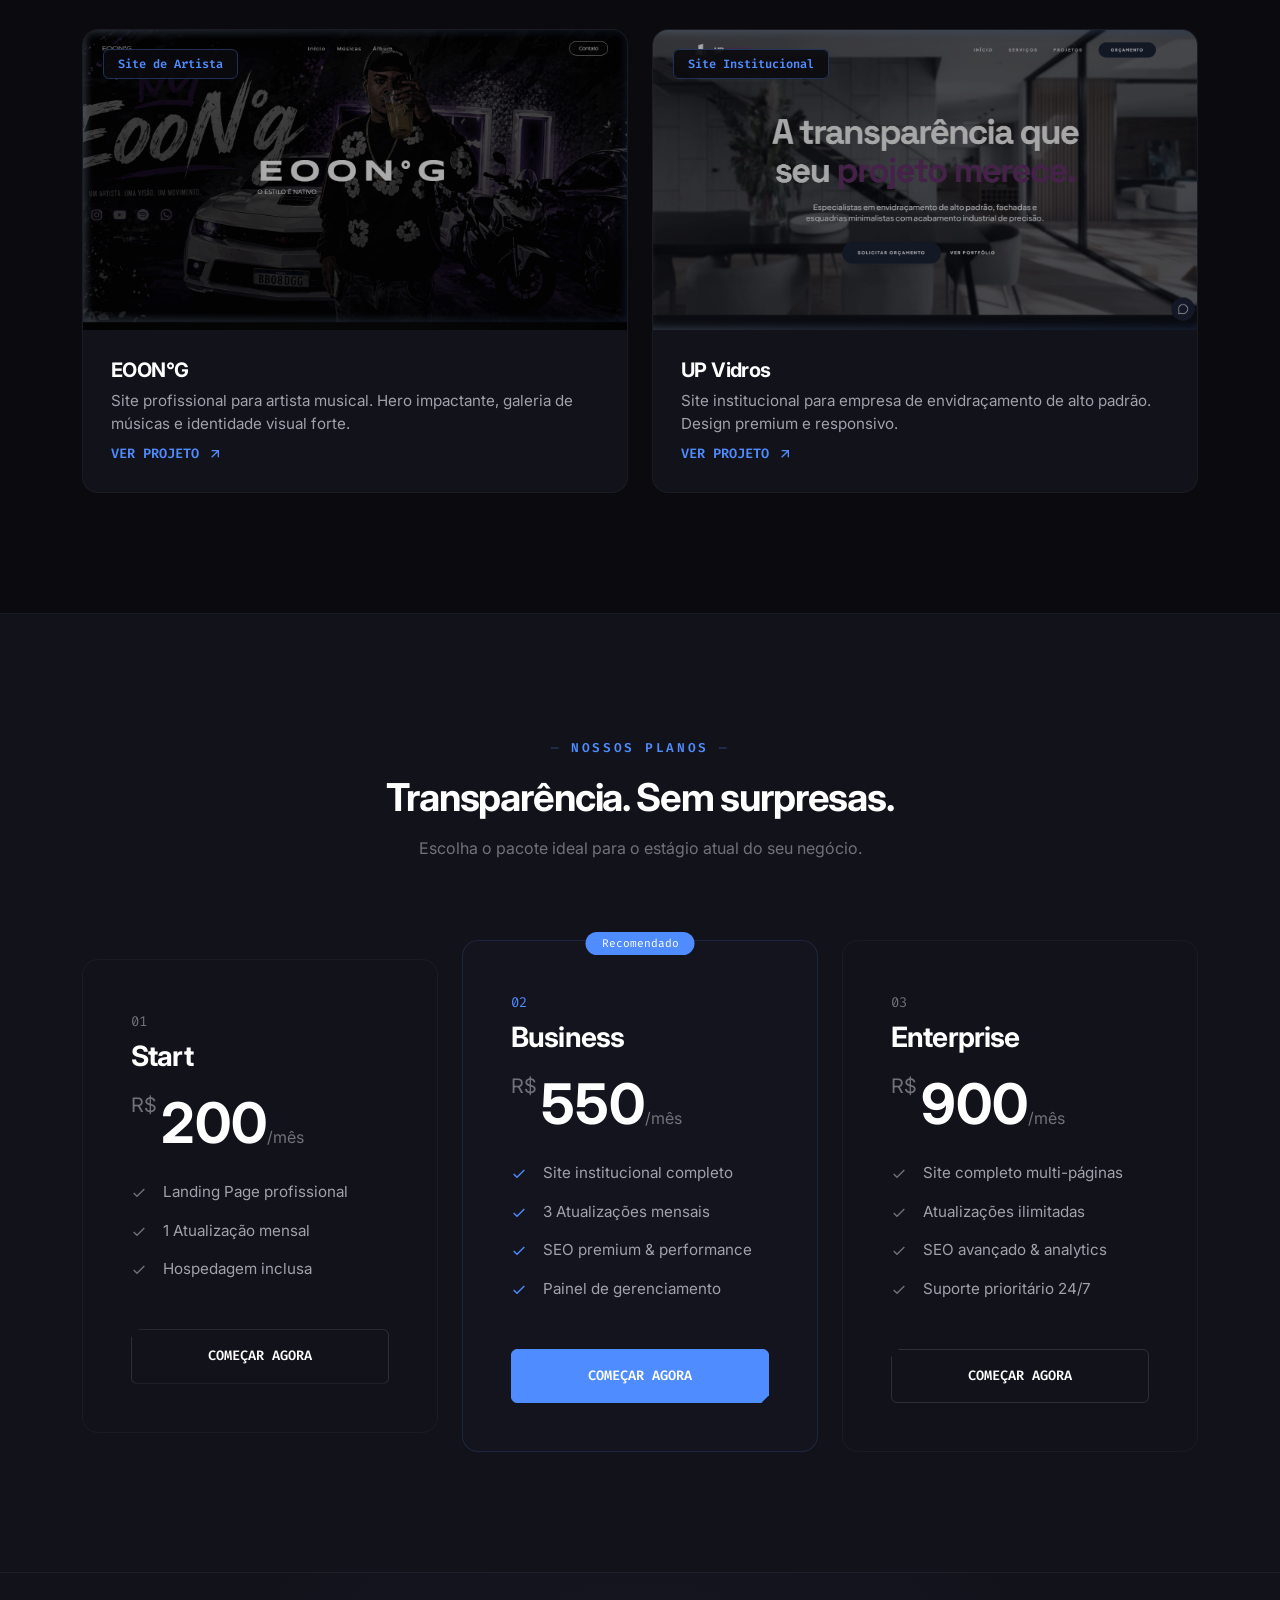
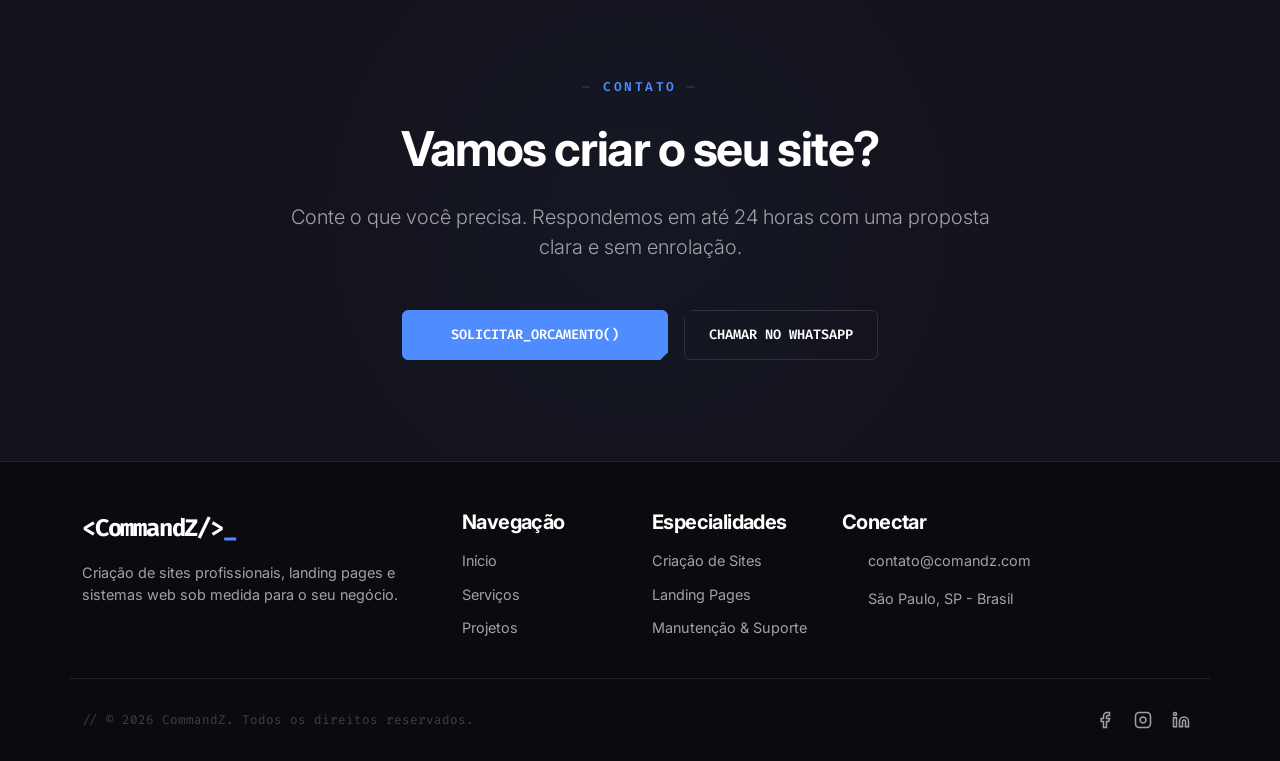
==== commit 67e0f009: "Restore main site index and rename maintenance page" ====
--- a/index.html
+++ b/index.html
@@ -4,247 +4,528 @@
 <head>
     <meta charset="UTF-8">
     <meta name="viewport" content="width=device-width, initial-scale=1.0">
-    <title>Sistemas em Calibração | CommandZ</title>
-
-    <!-- Google Fonts: Outfit & Fira Code -->
+    <meta name="description" content="CommandZ — Criação de sites profissionais, landing pages e sistemas web sob medida.">
+    <title>CommandZ | Sites Profissionais que Geram Resultados</title>
+
+    <!-- Google Fonts: Inter & Fira Code -->
     <link rel="preconnect" href="https://fonts.googleapis.com">
     <link rel="preconnect" href="https://fonts.gstatic.com" crossorigin>
-    <link href="https://fonts.googleapis.com/css2?family=Outfit:wght@300;400;500;600;700;800&family=Fira+Code:wght@400;500;600&display=swap" rel="stylesheet">
+    <link
+        href="https://fonts.googleapis.com/css2?family=Inter:wght@300;400;500;600;700;800&family=Fira+Code:wght@400;500;600;700&display=swap"
+        rel="stylesheet">
 
     <!-- Bootstrap CSS -->
     <link href="https://cdn.jsdelivr.net/npm/bootstrap@5.3.2/dist/css/bootstrap.min.css" rel="stylesheet">
 
     <!-- Custom CSS -->
     <link rel="stylesheet" href="css/style.css">
-
-    <style>
-        body {
-            background-color: #050508;
-            background-image: 
-                radial-gradient(circle at 50% 50%, rgba(79, 140, 255, 0.03) 0%, transparent 50%),
-                linear-gradient(rgba(255, 255, 255, 0.01) 1px, transparent 1px),
-                linear-gradient(90deg, rgba(255, 255, 255, 0.01) 1px, transparent 1px);
-            background-size: 100% 100%, 80px 80px, 80px 80px;
-            font-family: 'Outfit', sans-serif;
-            overflow: hidden;
-            height: 100vh;
-            margin: 0;
-        }
-
-        .content-wrapper {
-            height: 100vh;
-            display: flex;
-            flex-direction: column;
-            align-items: center;
-            justify-content: center;
-            text-align: center;
-            padding: 20px;
-            position: relative;
-            z-index: 10;
-        }
-
-        .status-pill {
-            display: inline-flex;
-            align-items: center;
-            gap: 10px;
-            background: rgba(79, 140, 255, 0.05);
-            border: 1px solid rgba(79, 140, 255, 0.15);
-            padding: 10px 22px;
-            border-radius: 100px;
-            color: var(--color-primary-accent);
-            font-family: var(--font-mono);
-            font-size: 0.7rem;
-            text-transform: uppercase;
-            letter-spacing: 0.2em;
-            margin-bottom: 50px;
-        }
-
-        .status-pulse {
-            width: 8px;
-            height: 8px;
-            background: var(--color-primary-accent);
-            border-radius: 50%;
-            box-shadow: 0 0 15px var(--color-primary-accent);
-            animation: status-blink 1.5s ease-in-out infinite;
-        }
-
-        @keyframes status-blink {
-            50% { opacity: 0.2; transform: scale(0.8); }
-        }
-
-        .mascot-display {
-            position: relative;
-            margin-bottom: 40px;
-            animation: mascot-float 6s ease-in-out infinite;
-        }
-
-        @keyframes mascot-float {
-            0%, 100% { transform: translateY(0) rotate(0deg); }
-            50% { transform: translateY(-25px) rotate(1deg); }
-        }
-
-        .mascot-img {
-            max-width: 300px;
-            width: 100%;
-            filter: drop-shadow(0 0 40px rgba(79, 140, 255, 0.15));
-        }
-
-        .title-main {
-            font-size: clamp(2rem, 6vw, 4rem);
-            font-weight: 800;
-            letter-spacing: -0.03em;
-            margin-bottom: 20px;
-            color: #fff;
-        }
-
-        .subtitle {
-            color: #71717A;
-            font-size: 1.1rem;
-            max-width: 600px;
-            margin: 0 auto 50px;
-            line-height: 1.8;
-            font-family: var(--font-mono);
-        }
-
-        .progress-wrapper {
-            width: 100%;
-            max-width: 400px;
-        }
-
-        .progress-bar-container {
-            height: 4px;
-            background: rgba(255, 255, 255, 0.03);
-            border-radius: 10px;
-            overflow: hidden;
-            position: relative;
-        }
-
-        .progress-fill {
-            position: absolute;
-            top: 0;
-            left: 0;
-            height: 100%;
-            width: 92%;
-            background: var(--color-primary-accent);
-            box-shadow: 0 0 20px var(--color-primary-accent);
-            animation: loading-bar 10s ease-in-out infinite;
-        }
-
-        @keyframes loading-bar {
-            0% { width: 0%; }
-            100% { width: 100%; }
-        }
-
-        .progress-labels {
-            display: flex;
-            justify-content: space-between;
-            margin-top: 15px;
-            font-family: var(--font-mono);
-            font-size: 0.7rem;
-            color: #3F3F46;
-            letter-spacing: 0.1em;
-        }
-
-        .particles {
-            position: absolute;
-            inset: 0;
-            pointer-events: none;
-        }
-
-        .particle {
-            position: absolute;
-            background: var(--color-primary-accent);
-            border-radius: 50%;
-            opacity: 0.1;
-            animation: particle-move linear infinite;
-        }
-
-        @keyframes particle-move {
-            to { transform: translateY(-100vh); }
-        }
-
-        .footer-contact {
-            position: absolute;
-            bottom: 40px;
-            font-family: var(--font-mono);
-            font-size: 0.8rem;
-        }
-
-        .footer-contact a {
-            color: #52525B;
-            text-decoration: none;
-            transition: 0.3s;
-        }
-
-        .footer-contact a:hover {
-            color: #fff;
-        }
-    </style>
 </head>
 
-<body>
-    <div class="particles" id="particle-container"></div>
-
-    <div class="content-wrapper">
-        <div class="status-pill">
-            <span class="status-pulse"></span>
-            SYSTEM_CALIBRATION_ACTIVE
-        </div>
-
-        <div class="mascot-display">
-            <img src="/Commandz/img/manutencao_mascote.png" alt="Mascote CommandZ" class="mascot-img">
-        </div>
-
-        <h1 class="title-main glitch-text" data-text="OTIMIZANDO_SISTEMA">
-            OTIMIZANDO_SISTEMA
-        </h1>
-
-        <p class="subtitle">
-            // Estamos recalibrando os circuitos principais.<br>
-            // Voltaremos a operar em instantes.
-        </p>
-
-        <div class="progress-wrapper">
-            <div class="progress-bar-container">
-                <div class="progress-fill"></div>
-            </div>
-            <div class="progress-labels">
-                <span>RESOURCES_SYNC</span>
-                <span><span id="load-val">92</span>%</span>
-            </div>
-        </div>
-
-        <div class="footer-contact">
-            <a href="mailto:contato@comandz.com">contato@comandz.com</a>
-        </div>
-    </div>
-
-    <script>
-        // Particles
-        const container = document.getElementById('particle-container');
-        for (let i = 0; i < 40; i++) {
-            const p = document.createElement('div');
-            p.className = 'particle';
-            const size = Math.random() * 2 + 1;
-            p.style.width = size + 'px';
-            p.style.height = size + 'px';
-            p.style.left = Math.random() * 100 + 'vw';
-            p.style.top = Math.random() * 100 + 'vh';
-            p.style.animationDuration = (Math.random() * 15 + 10) + 's';
-            p.style.animationDelay = (Math.random() * 5) + 's';
-            container.appendChild(p);
-        }
-
-        // Percentage
-        let val = 92;
-        const el = document.getElementById('load-val');
-        setInterval(() => {
-            if (val < 99) {
-                val += Math.random() > 0.85 ? 1 : 0;
-                el.innerText = val;
-            }
-        }, 5000);
-    </script>
+<body class="bg-dark-tech">
+
+    <!-- Navbar -->
+    <nav class="navbar navbar-expand-lg fixed-top" id="mainNav">
+        <div class="container">
+            <a class="navbar-brand fw-bold font-mono" href="#">&lt;CommandZ/&gt;<span class="text-primary-accent blink">_</span></a>
+            <button class="navbar-toggler" type="button" data-bs-toggle="collapse" data-bs-target="#navbarResponsive"
+                aria-controls="navbarResponsive" aria-expanded="false" aria-label="Toggle navigation">
+                <span class="navbar-toggler-icon"></span>
+            </button>
+            <div class="collapse navbar-collapse" id="navbarResponsive">
+                <ul class="navbar-nav ms-auto mb-2 mb-lg-0 align-items-center">
+                    <li class="nav-item">
+                        <a class="nav-link nav-link-tech" href="#inicio">Início</a>
+                    </li>
+                    <li class="nav-item">
+                        <a class="nav-link nav-link-tech" href="#servicos">Serviços</a>
+                    </li>
+                    <li class="nav-item">
+                        <a class="nav-link nav-link-tech" href="#projetos">Projetos</a>
+                    </li>
+                    <li class="nav-item">
+                        <a class="nav-link nav-link-tech" href="#diferenciais">Diferenciais</a>
+                    </li>
+                    <li class="nav-item">
+                        <a class="nav-link nav-link-tech" href="#planos">Planos</a>
+                    </li>
+                    <li class="nav-item ms-lg-3 mt-3 mt-lg-0">
+                        <a class="btn btn-primary-custom" href="#contato">Solicitar orçamento</a>
+                    </li>
+                </ul>
+            </div>
+        </div>
+    </nav>
+
+    <!-- Hero Section -->
+    <header class="hero-section" id="inicio">
+        <div class="container position-relative z-1 h-100">
+            <div class="row h-100 align-items-center">
+                <div class="col-lg-7 scroll-reveal fade-up">
+                    <div class="tech-badge mb-4 font-mono d-inline-block px-3 py-2 border rounded" style="background: rgba(39,39,42,0.5); border-color: rgba(255,255,255,0.05) !important;">
+                        <span style="color: #A1A1AA;">const</span> <span class="text-white">site</span> <span style="color: #A1A1AA;">=</span> <span style="color: #4F8CFF;">new CommandZ()</span>;
+                    </div>
+                    
+                    <h1 class="hero-title fw-bold glitch-text" data-text="Seu site precisa mais do que design. Precisa funcionar." style="font-size: clamp(2.2rem, 4vw, 3.2rem); line-height: 1.15; letter-spacing: -0.5px;">
+                        <span class="text-white">Seu site precisa mais do</span><br>
+                        <span class="text-white">que design. </span><span style="color: #A1A1AA;">Precisa funcionar.</span>
+                    </h1>
+                    
+                    <div class="mt-4 mb-4 font-mono" style="border-left: 2px solid #27272A; padding-left: 1.25rem;">
+                        <span style="color: #71717A; font-size: 0.95rem;">// sites profissionais focados em resultado</span><br>
+                        <span style="color: #71717A; font-size: 0.95rem;">// presença digital que gera credibilidade</span>
+                    </div>
+                    
+                    <div class="d-flex flex-column flex-sm-row gap-3 mt-5">
+                        <a href="#contato" class="btn btn-primary-custom btn-lg px-4 font-mono">
+                            iniciar_projeto()
+                        </a>
+                        <a href="#projetos" class="btn btn-outline-custom btn-lg px-4">
+                            Ver projetos
+                        </a>
+                    </div>
+                </div>
+                <div class="col-lg-5 d-none d-lg-block scroll-reveal zoom-in delay-2">
+                    <div class="hero-visual floating-animation position-relative">
+                        <div class="glass-card tech-panel p-0 overflow-hidden" style="border: 1px solid rgba(255,255,255,0.05); background: #12121A; box-shadow: 0 20px 50px rgba(0,0,0,0.5);">
+                            <!-- Header do Editor -->
+                            <div class="glass-header d-flex justify-content-between align-items-center px-3 py-2 m-0" style="background: rgba(255,255,255,0.02); border-bottom: 1px solid rgba(255,255,255,0.05);">
+                                <div class="dots d-flex gap-2">
+                                    <span class="dot" style="background: #3F3F46; width:10px; height:10px;"></span>
+                                    <span class="dot" style="background: #3F3F46; width:10px; height:10px;"></span>
+                                    <span class="dot" style="background: #3F3F46; width:10px; height:10px;"></span>
+                                </div>
+                                <div class="tech-status font-mono text-gray small" style="font-size: 0.75rem; color: #A1A1AA;">comandz.config.json</div>
+                            </div>
+                            <!-- Corpo do Editor -->
+                            <div class="glass-body p-4 font-mono text-start" style="font-size: 0.85rem; line-height: 1.7;">
+                                <span style="color: #FFFFFF;">{</span><br>
+                                &nbsp;&nbsp;<span style="color: #A1A1AA;">"empresa"</span><span style="color: #FFFFFF;">: </span><span style="color: #4F8CFF;">"CommandZ"</span><span style="color: #FFFFFF;">,</span><br>
+                                &nbsp;&nbsp;<span style="color: #A1A1AA;">"servico"</span><span style="color: #FFFFFF;">: </span><span style="color: #4F8CFF;">"criação de sites"</span><span style="color: #FFFFFF;">,</span><br>
+                                &nbsp;&nbsp;<span style="color: #A1A1AA;">"status"</span><span style="color: #FFFFFF;">: </span><span style="color: #4F8CFF;">"online"</span><span style="color: #FFFFFF;">,</span><br>
+                                &nbsp;&nbsp;<span style="color: #A1A1AA;">"velocidade"</span><span style="color: #FFFFFF;">: </span><span style="color: #4F8CFF;">"0.8s"</span><span style="color: #FFFFFF;">,</span><br>
+                                &nbsp;&nbsp;<span style="color: #A1A1AA;">"responsivo"</span><span style="color: #FFFFFF;">: </span><span style="color: #FFFFFF;">true</span><span style="color: #FFFFFF;">,</span><br>
+                                &nbsp;&nbsp;<span style="color: #A1A1AA;">"seo"</span><span style="color: #FFFFFF;">: </span><span style="color: #FFFFFF;">true</span><span style="color: #FFFFFF;">,</span><br>
+                                &nbsp;&nbsp;<span style="color: #A1A1AA;">"resultado"</span><span style="color: #FFFFFF;">: </span><span style="color: #4F8CFF;">"clientes chegando"</span><br>
+                                <span style="color: #FFFFFF;">}</span><span class="blink">_</span>
+                            </div>
+                        </div>
+                    </div>
+                </div>
+            </div>
+        </div>
+    </header>
+
+    <!-- Sobre Section -->
+    <section class="section-padding sobre-section position-relative" id="sobre" style="background-color: var(--color-bg);">
+        <div class="container position-relative z-1">
+            <div class="row justify-content-center text-center">
+                <div class="col-lg-10 fade-in-up">
+                    <span class="subtitle-tag tech-tag mb-4 d-inline-block">Sobre a CommandZ</span>
+                    
+                    <h2 class="sobre-headline fw-bold mt-2 mb-4" style="color: #FFFFFF; font-size: clamp(2.2rem, 4vw, 3.5rem);">
+                        Sites que representam<br class="d-none d-md-block">
+                        o nível da sua empresa.
+                    </h2>
+                    
+                    <p class="sobre-description lead mx-auto mt-4 max-w-700" style="color: #A1A1AA; line-height: 1.8;">
+                        Somos especialistas em <strong class="text-white">criação de sites profissionais</strong>. Cada projeto é construído sob medida, com código limpo, design moderno e foco total em transmitir credibilidade para quem visita.
+                    </p>
+
+                    <!-- Metrics -->
+                    <div class="d-flex justify-content-center align-items-center gap-4 mt-4 pt-3">
+                        <div class="text-center">
+                            <h3 class="fs-2 fw-bold text-white mb-1">+10</h3>
+                            <span class="font-mono" style="color: #52525B; letter-spacing: 0.1em; font-size: 0.65rem;">SITES_ENTREGUES</span>
+                        </div>
+                        <div style="width: 1px; height: 40px; background: rgba(255,255,255,0.05);"></div>
+                        <div class="text-center">
+                            <h3 class="fs-2 fw-bold text-white mb-1">100%</h3>
+                            <span class="font-mono" style="color: #52525B; letter-spacing: 0.1em; font-size: 0.65rem;">RESPONSIVOS</span>
+                        </div>
+                        <div style="width: 1px; height: 40px; background: rgba(255,255,255,0.05);"></div>
+                        <div class="text-center">
+                            <h3 class="fs-2 fw-bold text-white mb-1">&lt;1s</h3>
+                            <span class="font-mono" style="color: #52525B; letter-spacing: 0.1em; font-size: 0.65rem;">LOADING_TIME</span>
+                        </div>
+                    </div>
+                </div>
+            </div>
+        </div>
+    </section>
+
+    <!-- Serviços Section -->
+    <section class="section-padding" id="servicos" style="background-color: var(--color-bg); border-top: 1px solid rgba(255,255,255,0.04);">
+        <div class="container">
+            <div class="row mb-5 justify-content-center text-center scroll-reveal fade-up">
+                <div class="col-lg-8">
+                    <span class="subtitle-tag tech-tag">Nossos Serviços</span>
+                    <h2 class="section-title mt-3 fw-bold">O que fazemos de melhor</h2>
+                    <p class="mt-3" style="color: #71717A;">Cada entrega segue um padrão rigoroso de qualidade, performance e design.</p>
+                </div>
+            </div>
+            <div class="row g-4 g-lg-5">
+                <div class="col-md-4 scroll-reveal fade-up delay-1">
+                    <div class="service-card tech-hover">
+                        <div class="icon-wrapper tech-icon">
+                            <svg width="28" height="28" viewBox="0 0 24 24" fill="none" stroke="currentColor"
+                                stroke-width="2" stroke-linecap="round" stroke-linejoin="round">
+                                <rect x="2" y="3" width="20" height="14" rx="2" ry="2"></rect>
+                                <line x1="8" y1="21" x2="16" y2="21"></line>
+                                <line x1="12" y1="17" x2="12" y2="21"></line>
+                            </svg>
+                        </div>
+                        <h3 class="fw-bold">Sites Institucionais</h3>
+                        <p class="text-muted">Sites corporativos que passam credibilidade. Design moderno, responsivo e otimizado para aparecer no Google.</p>
+                        <div class="tech-card-border"></div>
+                    </div>
+                </div>
+                <div class="col-md-4 scroll-reveal fade-up delay-2">
+                    <div class="service-card tech-hover">
+                        <div class="icon-wrapper tech-icon">
+                            <svg width="28" height="28" viewBox="0 0 24 24" fill="none" stroke="currentColor"
+                                stroke-width="2" stroke-linecap="round" stroke-linejoin="round">
+                                <path d="M13 2L3 14h9l-1 8 10-12h-9l1-8z"></path>
+                            </svg>
+                        </div>
+                        <h3 class="fw-bold">Landing Pages</h3>
+                        <p class="text-muted">Páginas focadas em conversão. Estrutura clara, carregamento rápido e design que guia o visitante até a ação.</p>
+                        <div class="tech-card-border"></div>
+                    </div>
+                </div>
+                <div class="col-md-4 scroll-reveal fade-up delay-3">
+                    <div class="service-card tech-hover">
+                        <div class="icon-wrapper tech-icon">
+                            <svg width="28" height="28" viewBox="0 0 24 24" fill="none" stroke="currentColor"
+                                stroke-width="2" stroke-linecap="round" stroke-linejoin="round">
+                                <path d="M14.7 6.3a1 1 0 0 0 0 1.4l1.6 1.6a1 1 0 0 0 1.4 0l3.77-3.77a6 6 0 0 1-7.94 7.94l-6.91 6.91a2.12 2.12 0 0 1-3-3l6.91-6.91a6 6 0 0 1 7.94-7.94l-3.76 3.76z"></path>
+                            </svg>
+                        </div>
+                        <h3 class="fw-bold">Manutenção & Suporte</h3>
+                        <p class="text-muted">Atualizações, correções e melhorias contínuas. Seu site sempre no ar, rápido e atualizado.</p>
+                        <div class="tech-card-border"></div>
+                    </div>
+                </div>
+            </div>
+        </div>
+    </section>
+
+    <!-- Diferenciais Section -->
+    <section class="section-padding text-white position-relative" id="diferenciais" style="background-color: var(--color-surface); border-top: 1px solid rgba(255,255,255,0.04);">
+        <div class="container position-relative z-1">
+            <div class="row align-items-center">
+                <div class="col-lg-5 mb-5 mb-lg-0 scroll-reveal fade-right">
+                    <span class="subtitle-tag tech-tag mb-2">Por que a CommandZ</span>
+                    <h2 class="section-title text-white fw-bold">O que nos diferencia</h2>
+                    <p class="text-gray mt-4 mb-4" style="color: #A1A1AA !important;">Cada site é construído com atenção ao detalhe, código limpo e foco em entregar algo que realmente funciona.</p>
+                    <ul class="list-unstyled feature-list tech-list">
+                        <li>
+                            <div class="list-icon-tech">
+                                <svg width="18" height="18" viewBox="0 0 24 24" fill="none" stroke="currentColor"
+                                    stroke-width="2">
+                                    <polyline points="20 6 9 17 4 12"></polyline>
+                                </svg>
+                            </div>
+                            <span><strong>Design Sob Medida:</strong> Nada de templates. Cada projeto é único.</span>
+                        </li>
+                        <li>
+                            <div class="list-icon-tech">
+                                <svg width="18" height="18" viewBox="0 0 24 24" fill="none" stroke="currentColor"
+                                    stroke-width="2">
+                                    <polyline points="20 6 9 17 4 12"></polyline>
+                                </svg>
+                            </div>
+                            <span><strong>Código Limpo:</strong> Sites rápidos, leves e otimizados para SEO.</span>
+                        </li>
+                        <li>
+                            <div class="list-icon-tech">
+                                <svg width="18" height="18" viewBox="0 0 24 24" fill="none" stroke="currentColor"
+                                    stroke-width="2">
+                                    <polyline points="20 6 9 17 4 12"></polyline>
+                                </svg>
+                            </div>
+                            <span><strong>100% Responsivo:</strong> Funciona perfeitamente em qualquer dispositivo.</span>
+                        </li>
+                        <li>
+                            <div class="list-icon-tech">
+                                <svg width="18" height="18" viewBox="0 0 24 24" fill="none" stroke="currentColor"
+                                    stroke-width="2">
+                                    <polyline points="20 6 9 17 4 12"></polyline>
+                                </svg>
+                            </div>
+                            <span><strong>Suporte Direto:</strong> Comunicação ágil, sem intermediários.</span>
+                        </li>
+                    </ul>
+                </div>
+                <div class="col-lg-6 offset-lg-1 scroll-reveal fade-left delay-1">
+                    <div class="metrics-grid">
+                        <div class="metric-card glass-tech">
+                            <div class="metric-icon"><svg width="24" height="24" viewBox="0 0 24 24" fill="none"
+                                    stroke="var(--color-primary-accent)" stroke-width="2">
+                                    <path d="M22 12h-4l-3 9L9 3l-3 9H2"></path>
+                                </svg></div>
+                            <div class="metric-value text-white counter" data-target="99">99%</div>
+                            <div class="metric-label" style="color: #A1A1AA;">Uptime Garantido</div>
+                        </div>
+                        <div class="metric-card glass-tech">
+                            <div class="metric-icon"><svg width="24" height="24" viewBox="0 0 24 24" fill="none"
+                                    stroke="var(--color-primary-accent)" stroke-width="2">
+                                    <polyline points="23 6 13.5 15.5 8.5 10.5 1 18"></polyline>
+                                    <polyline points="17 6 23 6 23 12"></polyline>
+                                </svg></div>
+                            <div class="metric-value text-white">+<span class="counter" data-target="150">150</span>%
+                            </div>
+                            <div class="metric-label" style="color: #A1A1AA;">Mais visitas orgânicas</div>
+                        </div>
+                        <div class="metric-card glass-tech">
+                            <div class="metric-icon"><svg width="24" height="24" viewBox="0 0 24 24" fill="none"
+                                    stroke="var(--color-primary-accent)" stroke-width="2">
+                                    <circle cx="12" cy="12" r="10"></circle>
+                                    <polyline points="12 6 12 12 16 14"></polyline>
+                                </svg></div>
+                            <div class="metric-value text-white">
+                                < 1s</div>
+                                    <div class="metric-label" style="color: #A1A1AA;">Tempo de Carregamento</div>
+                            </div>
+                            <div class="metric-card glass-tech">
+                                <div class="metric-icon"><svg width="24" height="24" viewBox="0 0 24 24" fill="none"
+                                        stroke="var(--color-primary-accent)" stroke-width="2">
+                                        <path d="M12 2v20M17 5H9.5a3.5 3.5 0 0 0 0 7h5a3.5 3.5 0 0 1 0 7H6"></path>
+                                    </svg></div>
+                                <div class="metric-value text-white">24/7</div>
+                                <div class="metric-label" style="color: #A1A1AA;">Monitoramento Ativo</div>
+                            </div>
+                        </div>
+                    </div>
+                </div>
+            </div>
+    </section>
+
+    <!-- Projetos / Portfólio Section -->
+    <section class="section-padding" id="projetos" style="background-color: var(--color-bg); border-top: 1px solid rgba(255,255,255,0.04);">
+        <div class="container">
+            <div class="row mb-5 align-items-end">
+                <div class="col-lg-6 scroll-reveal fade-right">
+                    <span class="subtitle-tag tech-tag">Nosso Portfólio</span>
+                    <h2 class="section-title mt-3 fw-bold">Projetos <span class="text-white">recentes</span></h2>
+                </div>
+                <div class="col-lg-6 d-flex justify-content-lg-end mt-3 mt-lg-0 scroll-reveal fade-left">
+                    <a href="#contato" class="link-arrow tech-link">Começar o meu projeto <svg width="20" height="20"
+                            viewBox="0 0 24 24" fill="none" stroke="currentColor" stroke-width="2">
+                            <line x1="5" y1="12" x2="19" y2="12"></line>
+                            <polyline points="12 5 19 12 12 19"></polyline>
+                        </svg></a>
+                </div>
+            </div>
+            <div class="row g-4">
+                <div class="col-md-6 scroll-reveal fade-up delay-1">
+                    <div class="project-card tech-project">
+                        <div class="project-image scroll-mockup">
+                            <img src="img/projeto-eong.png" alt="EOON°G - Site de Artista" loading="lazy">
+                            <div class="project-overlay tech-overlay">
+                                <span class="badge-custom badge-tech">Site de Artista</span>
+                            </div>
+                        </div>
+                        <div class="project-info tech-info">
+                            <h3 class="fw-bold">EOON°G</h3>
+                            <p>Site profissional para artista musical. Hero impactante, galeria de músicas e identidade visual forte.</p>
+                            <a href="https://vitinsantos.github.io/ProjetoNg/" target="_blank" class="link-arrow mt-2 d-inline-flex">Ver projeto <svg width="16" height="16" viewBox="0 0 24 24" fill="none" stroke="currentColor" stroke-width="2"><path d="M7 17l9.2-9.2M17 17V7H7"/></svg></a>
+                        </div>
+                    </div>
+                </div>
+                <div class="col-md-6 scroll-reveal fade-up delay-2">
+                    <div class="project-card tech-project">
+                        <div class="project-image scroll-mockup">
+                            <img src="img/projeto-upvidros.png" alt="UP Vidros - Site Institucional" loading="lazy">
+                            <div class="project-overlay tech-overlay">
+                                <span class="badge-custom badge-tech">Site Institucional</span>
+                            </div>
+                        </div>
+                        <div class="project-info tech-info">
+                            <h3 class="fw-bold">UP Vidros</h3>
+                            <p>Site institucional para empresa de envidraçamento de alto padrão. Design premium e responsivo.</p>
+                            <a href="https://up-vidros-df.surge.sh/" target="_blank" class="link-arrow mt-2 d-inline-flex">Ver projeto <svg width="16" height="16" viewBox="0 0 24 24" fill="none" stroke="currentColor" stroke-width="2"><path d="M7 17l9.2-9.2M17 17V7H7"/></svg></a>
+                        </div>
+                    </div>
+                </div>
+            </div>
+        </div>
+    </section>
+
+    <!-- Planos Section -->
+    <section class="section-padding position-relative" id="planos" style="background-color: var(--color-surface); border-top: 1px solid rgba(255,255,255,0.04);">
+        <div class="container position-relative z-1">
+            <div class="row mb-5 pb-3 justify-content-center text-center scroll-reveal fade-up">
+                <div class="col-lg-7">
+                    <span class="subtitle-tag tech-tag">Nossos Planos</span>
+                    <h2 class="section-title mt-3 fw-bold">Transparência. Sem surpresas.</h2>
+                    <p class="mt-3" style="color: #71717A;">Escolha o pacote ideal para o estágio atual do seu negócio.</p>
+                </div>
+            </div>
+            
+            <div class="row g-4 justify-content-center align-items-center">
+                <!-- Plano Start -->
+                <div class="col-lg-4 col-md-6 scroll-reveal fade-up delay-1">
+                    <div class="pricing-card h-100 position-relative p-4 p-xl-5" style="background: var(--color-surface); border: 1px solid rgba(255,255,255,0.04); border-radius: 16px;">
+                        <span class="font-mono small" style="color: #71717A;">01</span>
+                        <h3 class="fw-bold mb-1 text-white mt-2">Start</h3>
+                        <div class="pricing-price mb-4 mt-3">
+                            <span class="fs-5 align-top" style="color: #71717A;">R$</span>
+                            <span class="display-4 fw-bold text-white">200</span><span style="color: #71717A;">/mês</span>
+                        </div>
+                        <ul class="list-unstyled pricing-features mb-5 text-start" style="color: #A1A1AA;">
+                            <li class="mb-3 d-flex"><svg width="16" height="16" viewBox="0 0 24 24" fill="none" stroke="#71717A" stroke-width="2" class="me-3 flex-shrink-0 mt-1"><polyline points="20 6 9 17 4 12"></polyline></svg> Landing Page profissional</li>
+                            <li class="mb-3 d-flex"><svg width="16" height="16" viewBox="0 0 24 24" fill="none" stroke="#71717A" stroke-width="2" class="me-3 flex-shrink-0 mt-1"><polyline points="20 6 9 17 4 12"></polyline></svg> 1 Atualização mensal</li>
+                            <li class="mb-3 d-flex"><svg width="16" height="16" viewBox="0 0 24 24" fill="none" stroke="#71717A" stroke-width="2" class="me-3 flex-shrink-0 mt-1"><polyline points="20 6 9 17 4 12"></polyline></svg> Hospedagem inclusa</li>
+                        </ul>
+                        <a href="#contato" class="btn btn-outline-custom w-100 py-3">Começar agora</a>
+                    </div>
+                </div>
+
+                <!-- Plano Business -->
+                <div class="col-lg-4 col-md-6 scroll-reveal fade-up delay-2">
+                    <div class="pricing-card h-100 position-relative p-4 p-xl-5" style="background: #14141E; border: 1px solid rgba(79,140,255,0.15); border-radius: 16px;">
+                        <div class="position-absolute top-0 start-50 translate-middle">
+                            <span class="font-mono small px-3 py-1" style="background: var(--color-primary-accent); color: #fff; border-radius: 20px; font-size: 0.7rem;">Recomendado</span>
+                        </div>
+                        <span class="font-mono small" style="color: var(--color-primary-accent);">02</span>
+                        <h3 class="fw-bold text-white mb-1 mt-2">Business</h3>
+                        <div class="pricing-price mb-4 mt-3">
+                            <span class="fs-5 align-top" style="color: #71717A;">R$</span>
+                            <span class="display-4 fw-bold text-white">550</span><span style="color: #71717A;">/mês</span>
+                        </div>
+                        <ul class="list-unstyled pricing-features mb-5 text-start" style="color: #A1A1AA;">
+                            <li class="mb-3 d-flex"><svg width="16" height="16" viewBox="0 0 24 24" fill="none" stroke="var(--color-primary-accent)" stroke-width="2" class="me-3 flex-shrink-0 mt-1"><polyline points="20 6 9 17 4 12"></polyline></svg> Site institucional completo</li>
+                            <li class="mb-3 d-flex"><svg width="16" height="16" viewBox="0 0 24 24" fill="none" stroke="var(--color-primary-accent)" stroke-width="2" class="me-3 flex-shrink-0 mt-1"><polyline points="20 6 9 17 4 12"></polyline></svg> 3 Atualizações mensais</li>
+                            <li class="mb-3 d-flex"><svg width="16" height="16" viewBox="0 0 24 24" fill="none" stroke="var(--color-primary-accent)" stroke-width="2" class="me-3 flex-shrink-0 mt-1"><polyline points="20 6 9 17 4 12"></polyline></svg> SEO premium & performance</li>
+                            <li class="mb-3 d-flex"><svg width="16" height="16" viewBox="0 0 24 24" fill="none" stroke="var(--color-primary-accent)" stroke-width="2" class="me-3 flex-shrink-0 mt-1"><polyline points="20 6 9 17 4 12"></polyline></svg> Painel de gerenciamento</li>
+                        </ul>
+                        <a href="#contato" class="btn btn-primary-custom w-100 py-3">Começar agora</a>
+                    </div>
+                </div>
+
+                <!-- Plano Enterprise -->
+                <div class="col-lg-4 col-md-6 scroll-reveal fade-up delay-3">
+                    <div class="pricing-card h-100 position-relative p-4 p-xl-5" style="background: var(--color-surface); border: 1px solid rgba(255,255,255,0.04); border-radius: 16px;">
+                        <span class="font-mono small" style="color: #71717A;">03</span>
+                        <h3 class="fw-bold mb-1 text-white mt-2">Enterprise</h3>
+                        <div class="pricing-price mb-4 mt-3">
+                            <span class="fs-5 align-top" style="color: #71717A;">R$</span>
+                            <span class="display-4 fw-bold text-white">900</span><span style="color: #71717A;">/mês</span>
+                        </div>
+                        <ul class="list-unstyled pricing-features mb-5 text-start" style="color: #A1A1AA;">
+                            <li class="mb-3 d-flex"><svg width="16" height="16" viewBox="0 0 24 24" fill="none" stroke="#71717A" stroke-width="2" class="me-3 flex-shrink-0 mt-1"><polyline points="20 6 9 17 4 12"></polyline></svg> Site completo multi-páginas</li>
+                            <li class="mb-3 d-flex"><svg width="16" height="16" viewBox="0 0 24 24" fill="none" stroke="#71717A" stroke-width="2" class="me-3 flex-shrink-0 mt-1"><polyline points="20 6 9 17 4 12"></polyline></svg> Atualizações ilimitadas</li>
+                            <li class="mb-3 d-flex"><svg width="16" height="16" viewBox="0 0 24 24" fill="none" stroke="#71717A" stroke-width="2" class="me-3 flex-shrink-0 mt-1"><polyline points="20 6 9 17 4 12"></polyline></svg> SEO avançado & analytics</li>
+                            <li class="mb-3 d-flex"><svg width="16" height="16" viewBox="0 0 24 24" fill="none" stroke="#71717A" stroke-width="2" class="me-3 flex-shrink-0 mt-1"><polyline points="20 6 9 17 4 12"></polyline></svg> Suporte prioritário 24/7</li>
+                        </ul>
+                        <a href="#contato" class="btn btn-outline-custom w-100 py-3">Começar agora</a>
+                    </div>
+                </div>
+            </div>
+        </div>
+    </section>
+
+    <!-- CTA Section -->
+    <section class="cta-section position-relative overflow-hidden" id="contato" style="background-color: var(--color-surface); border-top: 1px solid rgba(255,255,255,0.05); padding: 100px 0;">
+        <div class="container text-center position-relative z-1 scroll-reveal zoom-in">
+            <span class="subtitle-tag tech-tag mb-4 d-inline-block">Contato</span>
+            <h2 class="display-5 fw-bold text-white mb-4">Vamos criar o seu site?</h2>
+            <p class="lead mb-5 max-w-700 mx-auto" style="color: #A1A1AA;">Conte o que você precisa. Respondemos em até 24 horas com uma proposta clara e sem enrolação.</p>
+            <div class="d-flex flex-column flex-sm-row gap-3 justify-content-center">
+                <a href="mailto:contato@comandz.com" class="btn btn-primary-custom btn-lg px-5 font-mono">
+                    solicitar_orcamento()
+                </a>
+                <a href="https://wa.me/5511999999999" class="btn btn-outline-custom btn-lg px-4">
+                    Chamar no WhatsApp
+                </a>
+            </div>
+        </div>
+    </section>
+
+    <!-- Footer -->
+    <footer class="footer bg-black-tech text-white border-top border-dark">
+        <div class="container">
+            <div class="row pt-5 pb-4 border-bottom border-dark">
+                <div class="col-lg-4 mb-4 mb-lg-0 scroll-reveal fade-right">
+                    <a class="navbar-brand fw-bold text-white fs-4 d-block mb-3 font-mono"
+                        href="#">&lt;CommandZ/&gt;<span class="text-primary-accent blink">_</span></a>
+                    <p class="text-gray pe-lg-4">Criação de sites profissionais, landing pages e sistemas web sob medida para o seu negócio.</p>
+                </div>
+                <div class="col-lg-2 col-md-4 mb-4 mb-md-0 scroll-reveal fade-up delay-1">
+                    <h5 class="text-white mb-3 fw-bold">Navegação</h5>
+                    <ul class="list-unstyled footer-links tech-footer-links">
+                        <li><a href="#inicio">Início</a></li>
+                        <li><a href="#servicos">Serviços</a></li>
+                        <li><a href="#projetos">Projetos</a></li>
+                    </ul>
+                </div>
+                <div class="col-lg-2 col-md-4 mb-4 mb-md-0 scroll-reveal fade-up delay-2">
+                    <h5 class="text-white mb-3 fw-bold">Especialidades</h5>
+                    <ul class="list-unstyled footer-links tech-footer-links">
+                        <li><a href="#">Criação de Sites</a></li>
+                        <li><a href="#">Landing Pages</a></li>
+                        <li><a href="#">Manutenção & Suporte</a></li>
+                    </ul>
+                </div>
+                <div class="col-lg-4 col-md-4 scroll-reveal fade-left delay-3">
+                    <h5 class="text-white mb-3 fw-bold">Conectar</h5>
+                    <ul class="list-unstyled text-gray">
+                        <li class="mb-3 d-flex align-items-center gap-2 tech-contact">
+                            <svg width="18" height="18" viewBox="0 0 24 24" fill="none" stroke="var(--primary)"
+                                stroke-width="2">
+                                <path d="M4 4h16c1.1 0 2 .9 2 2v12c0 1.1-.9 2-2 2H4c-1.1 0-2-.9-2-2V6c0-1.1.9-2 2-2z">
+                                </path>
+                                <polyline points="22,6 12,13 2,6"></polyline>
+                            </svg>
+                            <a href="mailto:contato@comandz.com"
+                                class="text-decoration-none text-gray hover-white">contato@comandz.com</a>
+                        </li>
+                        <li class="mb-2 d-flex align-items-center gap-2 tech-contact">
+                            <svg width="18" height="18" viewBox="0 0 24 24" fill="none" stroke="var(--primary)"
+                                stroke-width="2">
+                                <path d="M21 10c0 7-9 13-9 13s-9-6-9-13a9 9 0 0 1 18 0z"></path>
+                                <circle cx="12" cy="10" r="3"></circle>
+                            </svg>
+                            <span>São Paulo, SP - Brasil</span>
+                        </li>
+                    </ul>
+                </div>
+            </div>
+            <div class="row pt-4 pb-4 align-items-center">
+                <div class="col-md-6 text-center text-md-start">
+                    <p class="text-gray small mb-0 font-mono" style="color: #3F3F46 !important;">// © <span id="year"></span> CommandZ. Todos os direitos reservados.</p>
+                </div>
+                <div class="col-md-6 text-center text-md-end mt-3 mt-md-0">
+                    <div class="social-links">
+                        <a href="#" class="social-icon"><svg width="18" height="18" viewBox="0 0 24 24" fill="none"
+                                stroke="currentColor" stroke-width="2">
+                                <path d="M18 2h-3a5 5 0 0 0-5 5v3H7v4h3v8h4v-8h3l1-4h-4V7a1 1 0 0 1 1-1h3z"></path>
+                            </svg></a>
+                        <a href="#" class="social-icon"><svg width="18" height="18" viewBox="0 0 24 24" fill="none"
+                                stroke="currentColor" stroke-width="2">
+                                <rect x="2" y="2" width="20" height="20" rx="5" ry="5"></rect>
+                                <path d="M16 11.37A4 4 0 1 1 12.63 8 4 4 0 0 1 16 11.37z"></path>
+                                <line x1="17.5" y1="6.5" x2="17.51" y2="6.5"></line>
+                            </svg></a>
+                        <a href="#" class="social-icon"><svg width="18" height="18" viewBox="0 0 24 24" fill="none"
+                                stroke="currentColor" stroke-width="2">
+                                <path
+                                    d="M16 8a6 6 0 0 1 6 6v7h-4v-7a2 2 0 0 0-2-2 2 2 0 0 0-2 2v7h-4v-7a6 6 0 0 1 6-6z">
+                                </path>
+                                <rect x="2" y="9" width="4" height="12"></rect>
+                                <circle cx="4" cy="4" r="2"></circle>
+                            </svg></a>
+                    </div>
+                </div>
+            </div>
+        </div>
+    </footer>
+
+    <!-- Bootstrap JS Bundle -->
+    <script src="https://cdn.jsdelivr.net/npm/bootstrap@5.3.2/dist/js/bootstrap.bundle.min.js"></script>
+
+    <!-- Custom JS -->
+    <script src="js/script.js"></script>
 </body>
 
 </html>
